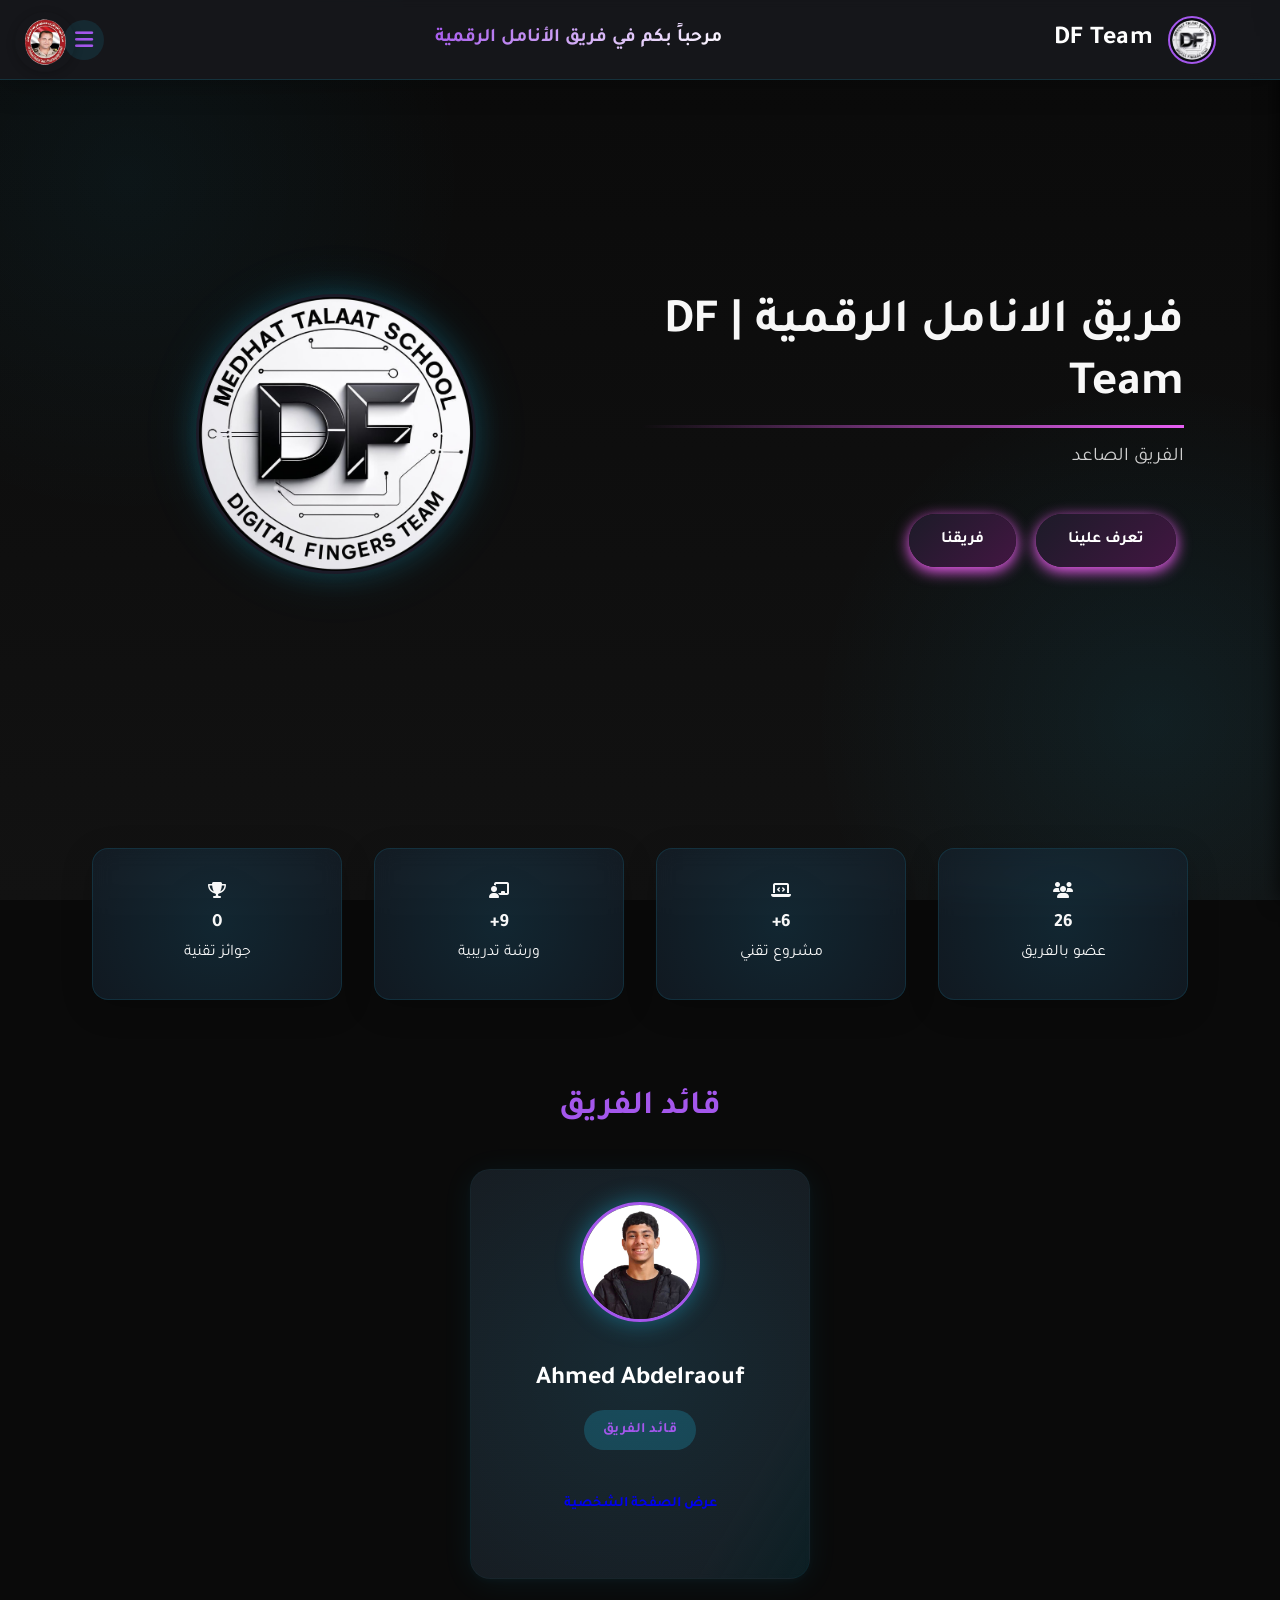
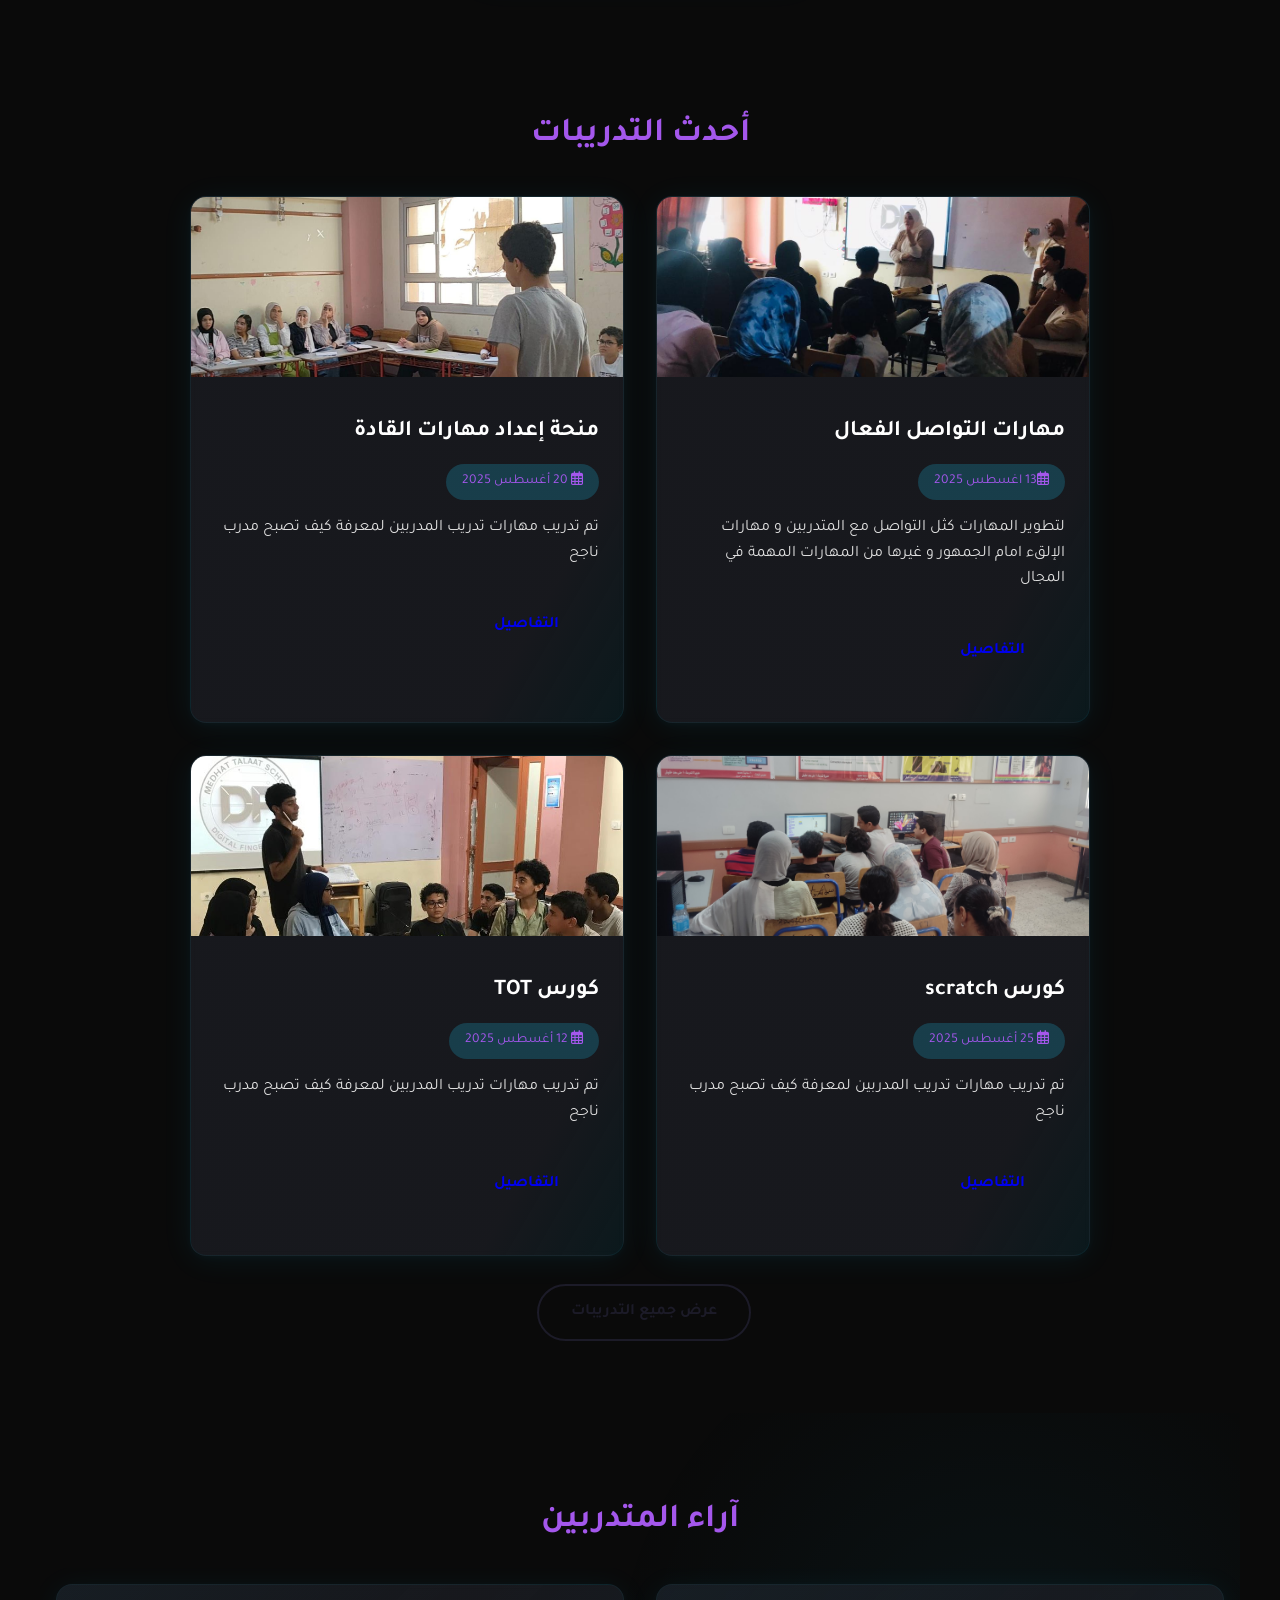
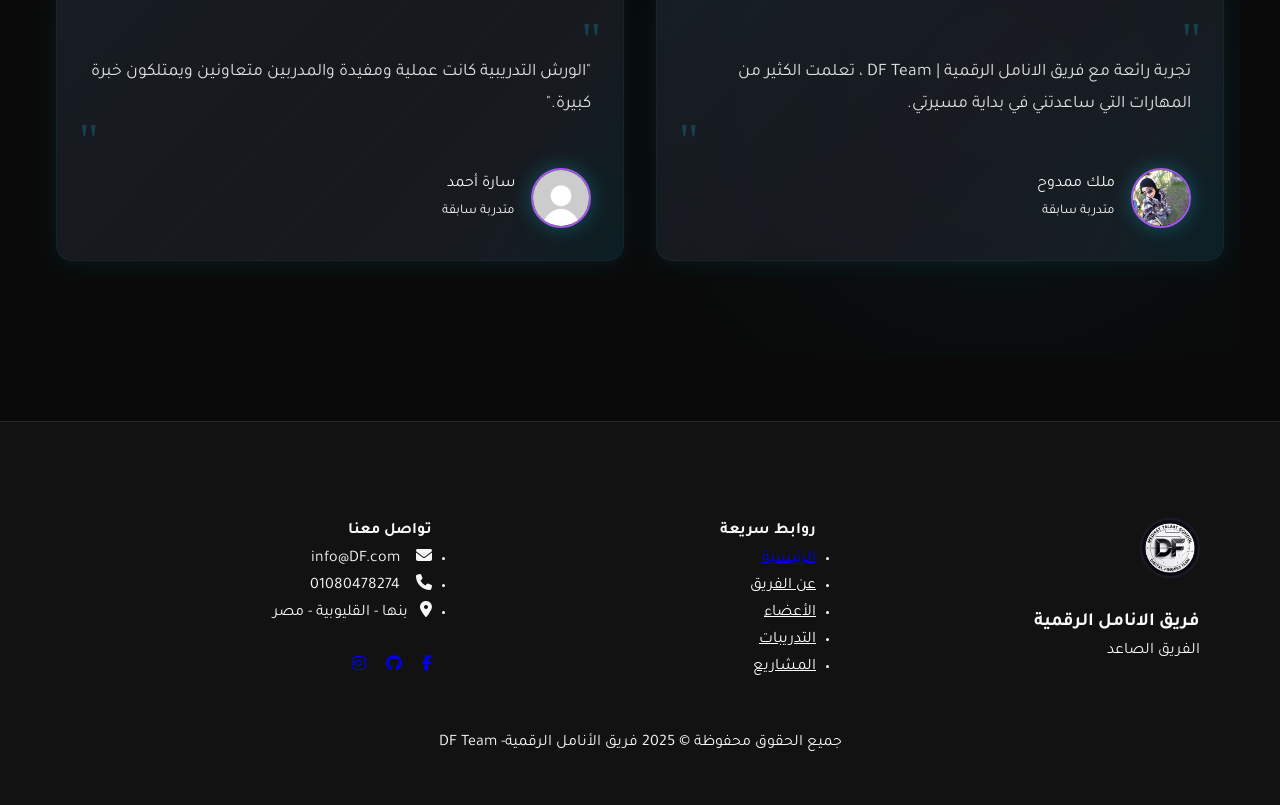
==== index.html @ c2e74100 "members photos" ====
<!DOCTYPE html>
<html lang="ar" dir="rtl">

<head>
  <meta charset="UTF-8">
  <meta name="viewport" content="width=device-width, initial-scale=1.0">
  <title>فريق الأنامل الرقمية | مدرسة الشهيد مدحت طلعت الرسمية للغات</title>
  <link rel="stylesheet" href="https://fonts.googleapis.com/css2?family=Tajawal:wght@400;700;900&display=swap">
  <link rel="stylesheet" href="https://cdnjs.cloudflare.com/ajax/libs/font-awesome/6.4.2/css/all.min.css">
  <link rel="stylesheet" href="static/css/style.css">
  <link rel="icon" type="image/x-icon" href="image/logo.png">

</head>

<body>
  <!-- Fixed header logo -->
  <div class="fixed-header-logo">
    <img src="image/logo school .png" alt="شعار المدرسة">
  </div>

  <!-- خلفية متحركة ناعمة -->
  <div class="background-animated"></div>

  <!-- القائمة الجانبية (مخفية على الجوال وتظهر بالزر) -->
  <aside class="side-nav" id="sideNav">
    <div class="side-nav-header">
      <img src="image/logo.png" alt="شعار" class="nav-logo">
      <span class="nav-close" id="closeNav"><i class="fas fa-times"></i></span>
    </div>
    <nav class="side-nav-links">
      <a href="index.html" class="active"><i class="fas fa-home"></i> الرئيسية</a>
      <a href="about.html"><i class="fas fa-users"></i> عن الفريق</a>
      <a href="history.html"><i class="fas fa-clock-rotate-left"></i> تاريخ الفريق</a>
      <a href="members.html"><i class="fas fa-address-book"></i> الأعضاء</a>
      <a href="trainings.html"><i class="fas fa-chalkboard-teacher"></i> التدريبات</a>
      <a href="news.html"><i class="fas fa-newspaper"></i> أخبار الفريق</a>
      <a href="projects.html"><i class="fas fa-rocket"></i> المشاريع</a>
      <a href="announcements.html"><i class="fas fa-bell"></i> الإعلانات</a>
      <a href="events.html"><i class="fas fa-calendar-check"></i> الفعاليات</a>
      <a href="resources.html"><i class="fas fa-book"></i> الموارد</a>
      <a href="faq.html"><i class="fas fa-question"></i> الأسئلة الشائعة</a>

    </nav>
    <div class="side-nav-footer">
      <div class="side-social">
        <a href="https://www.facebook.com/share/1ErivsfJZ6/" target="_blank"><i class="fab fa-facebook-f"></i></a>
        <a href="https://github.com/Digital-Fingers-Team" target="_blank"><i class="fab fa-github"></i></a>
        <a href="#" target="_blank"><i class="fab fa-instagram"></i></a>
      </div>
      <div class="side-nav-copyright">
        &copy; 2025 فريق الانامل الرقمية | DF Team
      </div>
    </div>
  </aside>
  <div class="overlay" id="navOverlay"></div>

  <!-- ترويسة -->
  <header class="main-header">
    <div class="header-left">
      <img src="image/logo.png" alt="شعار" class="logo">
      <span class="brand-name">DF Team</span>
    </div>
    <div class="header-center">
      <span class="welcome-message">مرحباً بكم في فريق الأنامل الرقمية</span>
    </div>
    <div class="header-right">
      <a href="#" class="header-link header-menu-btn" id="menuBtn"><i class="fas fa-bars"></i></a>
    </div>
  </header>

  <!-- الرئيسية/الهيرو -->
  <section class="hero-section container">
    <div class="hero-content">
      <h1 class="hero-title">فريق الانامل الرقمية | DF Team </h1>
      <div class="hero-underline"></div>
      <p class="hero-desc">الفريق الصاعد</p>
      <div class="hero-btns">
        <a href="about.html" class="btn btn-primary" style="color: white;">تعرف علينا</a>
        <a href="members.html" class="btn btn-primary" style="color: white;">فريقنا</a>
      </div>
    </div>
    <div class="hero-image">
      <img src="image/logo.png" alt="شعار الفريق" loading="lazy">
    </div>
  </section>

  <!-- إحصائيات -->
  <section class="stats-section container">
    <div class="stat-card">
      <i class="fas fa-users"></i>
      <h3>26</h3>
      <p>عضو بالفريق</p>
    </div>
    <div class="stat-card">
      <i class="fas fa-laptop-code"></i>
      <h3>6+</h3>
      <p>مشروع تقني</p>
    </div>
    <div class="stat-card">
      <i class="fas fa-chalkboard-teacher"></i>
      <h3>9+</h3>
      <p>ورشة تدريبية</p>
    </div>
    <div class="stat-card">
      <i class="fas fa-trophy"></i>
      <h3>0</h3>
      <p>جوائز تقنية</p>
    </div>
  </section>

  <!-- قائد الفريق -->
  <section class="leader-section container">
    <h2 class="section-title">قائد الفريق</h2>
    <div class="leader-card glass" tabindex="0">
      <img src="image/ahmed.jpg" alt="قائد الفريق" class="leader-img">
      <div class="leader-info">
        <h3>Ahmed Abdelraouf</h3>
        <span class="leader-role">قائد الفريق</span>
      </div>
      <a href="member-details.html?id=0" class="btn btn-sm">عرض الصفحة الشخصية</a>
    </div>
  </section>

  <!-- أحدث التدريبات -->
  <section class="trainings-section container">
    <h2 class="section-title">أحدث التدريبات</h2>
    <div class="trainings-grid">
      <div class="training-card glass">
        <img src="image/WhatsApp Image 2025-08-17 at 01.42.55_b5f8e373.jpg" alt="تدريب" class="training-img">
        <div class="training-info">
          <h3>مهارات التواصل الفعال</h3>
          <span class="training-date"><i class="far fa-calendar-alt"></i>13 اغسطس 2025 </span>
          <p>لتطوير المهارات كثل التواصل مع المتدربين و مهارات الإلقء امام الجمهور و غيرها من المهارات المهمة في المجال
          </p>
          <a href="trainings.html" class="btn btn-xs">التفاصيل</a>
        </div>
      </div>
      <div class="training-card glass">
        <img src="image/IMG-20250820-WA0210.jpg" alt="تدريب" class="training-img">
        <div class="training-info">
          <h3>منحة إعداد مهارات القادة</h3>
          <span class="training-date"><i class="far fa-calendar-alt"></i> 20 أغسطس 2025</span>
          <p> تم تدريب مهارات تدريب المدربين لمعرفة كيف تصبح مدرب ناجح</p>
          <a href="trainings.html" class="btn btn-xs">التفاصيل</a>
        </div>
      </div>

      <div class="training-card glass">
        <img src="image/IMG-20250820-WA0213.jpg" alt="تدريب" class="training-img">
        <div class="training-info">
          <h3>كورس scratch</h3>
          <span class="training-date"><i class="far fa-calendar-alt"></i> 25 أغسطس 2025</span>
          <p> تم تدريب مهارات تدريب المدربين لمعرفة كيف تصبح مدرب ناجح</p>
          <a href="trainings.html" class="btn btn-xs">التفاصيل</a>
        </div>
      </div>

      <div class="training-card glass">
        <img src="image/TOT.jpg " alt="تدريب" class="training-img">
        <div class="training-info">
          <h3>كورس TOT</h3>
          <span class="training-date"><i class="far fa-calendar-alt"></i> 12 أغسطس 2025</span>
          <p> تم تدريب مهارات تدريب المدربين لمعرفة كيف تصبح مدرب ناجح</p>
          <a href="trainings.html" class="btn btn-xs">التفاصيل</a>
        </div>
      </div>
    </div>

    <div class="view-all-center">
      <a href="trainings.html" class="btn btn-outline">عرض جميع التدريبات</a>
    </div>
  </section>

  <!-- آراء المتدربين -->
  <section class="testimonials-section container" style="width: 100%;">
    <h2 class="section-title">آراء المتدربين</h2>
    <div class="testimonials-grid">
      <div class="testimonial-card glass">
        <div class="testimonial-content" style="padding-top: 40px;">تجربة رائعة مع فريق الانامل الرقمية | DF Team ،
          تعلمت الكثير من المهارات التي ساعدتني في بداية مسيرتي.</div>
        <div class="testimonial-author">
          <img src="image/loka.png" alt="متدرب">
          <span>ملك ممدوح<br><small>متدربة سابقة</small></span>
        </div>
      </div>
      <div class="testimonial-card glass">
        <div class="testimonial-content" style="padding-top: 40px;">"الورش التدريبية كانت عملية ومفيدة والمدربين
          متعاونين ويمتلكون خبرة كبيرة."</div>
        <div class="testimonial-author">
          <img src="image/profile.jpg" alt="متدربة">
          <span>سارة أحمد<br><small>متدربة سابقة</small></span>
        </div>
      </div>
    </div>
  </section>

  <!-- تذييل -->
  <footer class="main-footer">
    <div class="footer-content container">
      <div class="footer-col">
        <img src="image/logo.png" alt="شعار" class="footer-logo">
        <h3> فريق الانامل الرقمية </h3>
        <p>الفريق الصاعد</p>
      </div>
      <div class="footer-col">
        <h4>روابط سريعة</h4>
        <ul>
          <li><a href="index.html">الرئيسية</a></li>
          <li><a href="about.html" style="color: white;">عن الفريق</a></li>
          <li><a href="members.html" style="color: white;">الأعضاء</a></li>
          <li><a href="trainings.html" style="color: white;">التدريبات</a></li>
          <li><a href="projects.html" style="color: white;">المشاريع</a></li>
        </ul>
      </div>
      <div class="footer-col">
        <h4>تواصل معنا</h4>
        <ul>
          <li><i class="fas fa-envelope">&nbsp; &nbsp;</i> info@DF.com</li>
          <li><i class="fas fa-phone">&nbsp; &nbsp;</i> 01080478274</li>
          <li><i class="fas fa-map-marker-alt">&nbsp; &nbsp;</i>بنها - القليوبية - مصر</li>
        </ul>
        <br>
        <div class="footer-social">
          <a href="https://www.facebook.com/share/1ErivsfJZ6/" target="_blank"><i class="fab fa-facebook-f"></i></a>
          &nbsp; &nbsp;
          <a href="https://github.com/Digital-Fingers-Team" target="_blank"><i class="fab fa-github"></i></a>
          &nbsp; &nbsp;
          <a href="#" target="_blank"><i class="fab fa-instagram"></i></a>
        </div>
      </div>
    </div>
    <div class="footer-bottom">
      جميع الحقوق محفوظة © 2025 فريق الأنامل الرقمية- DF Team
    </div>
  </footer>

  <!-- السكريبتات -->
  <script src="static/js/scripts.js"></script>

</body>

</html>
---- static/css/style.css ----
/* ===== VARIABLES ===== */
:root {
   --primary: #a457ec;       /* Vibrant purple */
  --primary-dark: #ffffff;  /* Dark purple */
  --dark-1: #0a0a0a;        /* Near black */
  --dark-2: #121212;        /* Dark gray */
  --light-1: #ffffff;       /* White */
  --light-2: #f8f8f8;       /* Off-white */
  --gray-1: #e0e0e0;        /* Light gray */
  --gray-2: #a0a0a0;        /* Medium gray */
  --glass: rgba(30, 30, 40, 0.7);        /* Dark glass effect */
  --glass-light: rgba(255, 255, 255, 0.1); /* Light glass effect */
  --text-primary: #f0f0f0;  /* Light text */
  --text-secondary: #d8bfd8;/* Light purple for secondary text */
  --border-color: #4B0082;  /* Purple border */
  --border-dark: #3A2152;   /* Dark border */
  --bg-primary: #0f0f18;    /* Dark background */
  --bg-secondary: #1a1a24;  /* Slightly lighter dark background */
  --primary-color: #1c1b28; /* Dark purple-ish */
  --secondary-color: #421642; /* Light purple */
  --text-light: #f7f7f7;    /* Light text */
  --text-dark: #0a0a0a;     /* Dark text */
  --gray-light: #d0d0d0;    /* Light gray */
  --dark-bg: #0a0a12;       /* Very dark background */
}

/* ===== BASE STYLES ===== */
* {
  margin: 0;
  padding: 0;
  box-sizing: border-box;
  scroll-behavior: smooth;
}

body {
  font-family: 'Tajawal', -apple-system, BlinkMacSystemFont, sans-serif;
  background-color: var(--dark-1);
  color: var(--light-2);
  direction: rtl;
  min-height: 100vh;
  line-height: 1.7;
  overflow-x: hidden;
}

/* ===== ANIMATIONS ===== */
@keyframes bg-move {
  0% {
    background-position: 10% 20%, 90% 80%;
  }

  100% {
    background-position: 15% 25%, 85% 75%;
  }
}

@keyframes float-particle {
  to {
    transform: translateY(-100vh);
  }
}

@keyframes logo-float {

  0%,
  100% {
    transform: translateY(0) rotate(0deg);
  }

  50% {
    transform: translateY(-15px) rotate(2deg);
  }
}

@keyframes logo-glow {

  0%,
  100% {
    box-shadow: 0 0 50px rgba(218, 31, 255, 0.658);
    filter: brightness(1);
  }

  50% {
        box-shadow: 0 0 50px rgb(227 31 255 / 30%);
    filter: brightness(1.1);
  }
}

@keyframes logo-pulse {

  0%,
  100% {
    transform: scale(1);
  }

  50% {
    transform: scale(1.05);
  }
}

@keyframes text-pulse {

  0%,
  100% {
    transform: scale(1);
  }

  50% {
    transform: scale(1.05);
  }
}

@keyframes underline-grow {
  from {
    width: 0;
  }

  to {
    width: 100%;
  }
}

@keyframes pulse {
  0% {
    transform: scale(0.95);
    opacity: 0.7;
  }

  70% {
    transform: scale(1.1);
    opacity: 0.3;
  }

  100% {
    transform: scale(0.95);
    opacity: 0.7;
  }
}

@keyframes rotate-light {
  0% {
    transform: rotate(0deg);
  }

  100% {
    transform: rotate(360deg);
  }
}

@keyframes numberPulse {

  0%,
  100% {
    transform: scale(1);
  }

  50% {
    transform: scale(1.1);
  }
}

@keyframes statEntrance {
  from {
    opacity: 0;
    transform: translateY(50px);
  }

  to {
    opacity: 1;
    transform: translateY(0);
  }
}

@keyframes cardEntrance {
  from {
    opacity: 0;
    transform: translateY(50px) rotateX(30deg);
  }

  to {
    opacity: 1;
    transform: translateY(0) rotateX(0);
  }
}

@keyframes testimonialEntrance {
  from {
    opacity: 0;
    transform: translateX(50px);
  }

  to {
    opacity: 1;
    transform: translateX(0);
  }
}

@keyframes floatCard {

  0%,
  100% {
    transform: translateY(0);
  }

  50% {
    transform: translateY(-15px);
  }
}

@keyframes glowPulse {

  0%,
  100% {
    box-shadow: 0 5px 15px rgba(31, 208, 255, 0.3);
  }

  50% {
    box-shadow: 0 10px 30px rgba(31, 208, 255, 0.6);
  }
}

@keyframes slideIn {
  from {
    opacity: 0;
    transform: translateY(50px);
  }

  to {
    opacity: 1;
    transform: translateY(0);
  }
}

@keyframes text-rotation {
  to {
    rotate: 360deg;
  }
}

/* ===== BACKGROUND & PARTICLES ===== */
.background-animated {
  position: fixed;
  top: 0;
  left: 0;
  width: 100%;
  height: 100%;
  z-index: -2;
  background: radial-gradient(circle at 10% 20%, rgba(31, 208, 255, 0.05) 0%, transparent 25%),
    radial-gradient(circle at 90% 80%, rgba(31, 208, 255, 0.08) 0%, transparent 25%),
    linear-gradient(to bottom, var(--dark-1), var(--dark-2));
  animation: bg-move 20s infinite alternate;
}

.particles {
  position: fixed;
  top: 0;
  left: 0;
  width: 100%;
  height: 100%;
  z-index: -1;
  overflow: hidden;
}

.particle {
  position: absolute;
  background: rgba(31, 208, 255, 0.3);
  border-radius: 50%;
  animation: float-particle linear infinite;
}

/* ===== LAYOUT ===== */
.container {
  width: 90%;
  max-width: 1200px;
  margin: 0 auto;
  padding: 2rem 0;
  position: relative;
  z-index: 2;
}

/* ===== HEADER ===== */
.main-header {
  background: rgba(20, 22, 30, 0.98);
  backdrop-filter: blur(12px);
  -webkit-backdrop-filter: blur(12px);
  padding: 0 5%;
  height: 80px;
  display: flex;
  align-items: center;
  justify-content: space-between;
  position: sticky;
  top: 0;
  z-index: 1000;
  border-bottom: 1px solid rgba(31, 208, 255, 0.15);
  box-shadow: 0 4px 30px rgba(0, 0, 0, 0.25);
  transition: all 0.3s ease-out;
}

.main-header.scrolled {
  height: 65px;
  box-shadow: 0 2px 20px rgba(0, 0, 0, 0.3);
}

.header-left {
  display: flex;
  align-items: center;
  gap: 15px;
}

.logo {
  width: 48px;
  height: 48px;
  border-radius: 50%;
  border: 2px solid var(--primary);
  padding: 2px;
  background: var(--dark-bg);
  transition: all 0.3s ease;
  animation: logo-pulse 6s infinite ease-in-out;
}

.logo:hover {
  animation: logo-pulse 3s infinite ease-in-out;
  box-shadow: 0 0 20px rgba(31, 208, 255, 0.4);
}

.brand-name {
  color: var(--light-1);
  font-weight: 700;
  font-size: 1.6rem;
  letter-spacing: 0.5px;
  position: relative;
}

.brand-name span {
  color: var(--primary);
  position: relative;
}

.brand-name span::after {
  content: '';
  position: absolute;
  bottom: -3px;
  right: 0;
  width: 100%;
  height: 2px;
  background: var(--primary);
  transform: scaleX(0);
  transform-origin: right;
  transition: transform 0.3s ease;
}

.brand-name:hover span::after {
  transform: scaleX(1);
  transform-origin: left;
}

.header-center {
  flex: 1;
  display: flex;
  justify-content: center;
  align-items: center;
}

.welcome-message {
  color: var(--primary);
  font-size: 1.2rem;
  font-weight: 600;
  text-align: center;
  background: linear-gradient(135deg, var(--primary), var(--primary-dark));
  -webkit-background-clip: text;
  -webkit-text-fill-color: transparent;
  background-clip: text;
}

.header-right {
  display: flex;
  align-items: center;
  gap: 20px;
}

.header-link {
  color: var(--text-primary);
  text-decoration: none;
  font-weight: 600;
  font-size: 1.1rem;
  padding: 8px 15px;
  border-radius: 6px;
  transition: all 0.3s ease;
  position: relative;
}

.header-link::before {
  content: '';
  position: absolute;
  bottom: 0;
  right: 0;
  width: 0;
  height: 2px;
  background: var(--primary);
  transition: width 0.3s ease;
}

.header-link:hover {
  color: var(--light-1);
}

.header-link:hover::before {
  width: 100%;
  left: 0;
}

.header-link.active {
  color: var(--primary);
  font-weight: 700;
}

.header-link.active::before {
  width: 100%;
  left: 0;
}

.toggle-theme-btn {
  background: rgba(31, 208, 255, 0.1);
  border: none;
  color: var(--primary);
  width: 40px;
  height: 40px;
  border-radius: 50%;
  display: flex;
  align-items: center;
  justify-content: center;
  cursor: pointer;
  transition: all 0.3s ease;
}

.toggle-theme-btn:hover {
  background: rgba(31, 208, 255, 0.2);
  color: var(--light-1);
  transform: rotate(30deg);
}

.header-menu-btn {
  display: flex;
  align-items: center;
  justify-content: center;
  background: rgba(31, 208, 255, 0.1);
  border: none;
  color: var(--primary);
  width: 40px;
  height: 40px;
  border-radius: 50%;
  font-size: 1.3rem;
  cursor: pointer;
  transition: all 0.3s ease;
}

.header-menu-btn:hover {
  background: rgba(31, 208, 255, 0.2);
  color: var(--light-1);
}

/* ===== SIDE NAVIGATION ===== */
.side-nav {
  position: fixed;
  top: 0;
  right: -300px;
  width: 300px;
  max-width: 85vw;
  height: 100vh;
  background: #17181cdd;
  box-shadow: -2px 0 18px rgba(0, 0, 0, 0.67);
  z-index: 200;
  display: flex;
  flex-direction: column;
  transition: right 0.28s cubic-bezier(0.8, 0, 0.2, 1);
  overflow-y: auto;
}

.side-nav.open {
  right: 0;
}

.side-nav-header {
  display: flex;
  align-items: center;
  justify-content: space-between;
  padding: 18px 18px 6px 10px;
  border-bottom: 1px solid #27293c;
}

.nav-logo {
  width: 48px;
  border-radius: 50%;
}

.nav-close {
  font-size: 2rem;
  color: var(--primary);
  cursor: pointer;
}

.side-nav-links {
  display: flex;
  flex-direction: column;
  gap: 10px;
  padding: 16px 10px 0 10px;
}

.side-nav-links a {
  color: #f3f6fa;
  text-decoration: none;
  font-size: 1.13rem;
  padding: 8px 14px;
  border-radius: 7px;
  font-weight: 600;
  display: flex;
  align-items: center;
  gap: 9px;
  transition: background 0.16s;
}

.side-nav-links a.active,
.side-nav-links a:hover {
  background: rgba(31, 208, 255, 0.133);
  color: var(--primary);
}

.side-nav-footer {
  margin-top: auto;
  padding: 12px 10px 10px 10px;
  border-top: 1px solid #23243a;
  display: flex;
  flex-direction: column;
  align-items: center;
}

.side-social a {
  color: var(--primary);
  font-size: 1.3rem;
  margin: 0 4px;
  transition: color 0.16s;
}

.side-social a:hover {
  color: var(--light-1);
}

.side-nav-copyright {
  color: rgba(255, 255, 255, 0.533);
  font-size: 0.92em;
  margin-top: 8px;
}

.overlay {
  display: none;
  position: fixed;
  inset: 0;
  background: rgba(0, 0, 0, 0.5);
  z-index: 160;
  transition: opacity 0.3s ease;
  cursor: pointer;
}

.overlay.open {
  display: block;
  opacity: 1;
}

/* ===== HERO SECTION ===== */
.hero-section {
  display: flex;
  align-items: center;
  justify-content: space-between;
  min-height: 80vh;
  padding: 2rem 0;
}

.hero-content {
  flex: 1;
  padding: 2rem;
}

.hero-title {
  color: var(--text-light);
  font-size: 3rem;
  margin-bottom: 1.5rem;
  position: relative;
  line-height: 1.3;
}

.hero-title span {
  color: var(--primary-color);
  display: inline-block;
  animation: text-pulse 3s infinite;
}

.hero-title::after {
  content: '';
  position: absolute;
  bottom: -10px;
  right: 0;
  width: 100%;
  height: 3px;
  background: linear-gradient(to left,#e860f5, transparent);
  animation: underline-grow 1.5s ease-out forwards;
}

.hero-desc {
  color: var(--gray-light);
  font-size: 1.2rem;
  margin-bottom: 2rem;
  max-width: 600px;
}

.hero-image {
  flex: 1;
  text-align: center;
  position: relative;
}

.hero-image img {
  width: 280px;
  height: 280px;
  border-radius: 50%;
  border: 3px solid var(--primary-color);
  object-fit: cover;
  animation: logo-float 6s ease-in-out infinite, logo-glow 4s ease-in-out infinite;
  transition: all 0.5s;
  background: var(--dark-bg);
  box-shadow: 0 0 30px rgba(31, 208, 255, 0.2), 0 0 60px rgba(31, 208, 255, 0.1);
}

.hero-image::before {
  content: '';
  position: absolute;
  width: 300px;
  height: 300px;
  border-radius: 50%;
  background: radial-gradient(circle, rgba(31, 208, 255, 0.1) 0%, transparent 70%);
  animation: pulse 4s infinite;
  z-index: -1;
}

/* ===== BUTTONS ===== */
.btn {
  display: inline-block;
  padding: 0.8rem 2rem;
  border-radius: 2rem;
  font-weight: 700;
  text-decoration: none;
  transition: all 0.3s ease;
  margin: 0.5rem;
  text-align: center;
  position: relative;
  overflow: hidden;
  z-index: 1;
}

.btn-primary {
  background: linear-gradient(135deg, var(--primary-color), var(--secondary-color));
  color: var(--text-dark);
  box-shadow: 0 4px 15px rgb(252, 97, 255);
}

.btn-outline {
  border: 2px solid var(--primary-color);
  color: var(--primary-color);
  background: transparent;
}

.btn:hover {
  transform: translateY(-3px);
  box-shadow: 0 10px 25px rgba(31, 208, 255, 0.4);
}

.btn-primary:hover {
    box-shadow: 0 4px 15px rgb(255, 244, 255);
}

.btn-outline:hover {
  background: rgba(31, 208, 255, 0.1);
  color: var(--text-light);
}

.btn-block {
  display: block;
  width: 100%;
  padding: 12px;
  font-size: 1rem;
}

/* ===== STATS SECTION ===== */
.stats-section {
  display: flex;
  justify-content: center;
  gap: 2rem;
  flex-wrap: wrap;
  padding: 3rem 0;
  position: relative;
}

.stat-card {
  flex: 1;
  min-width: 200px;
  max-width: 250px;
  background: rgba(20, 25, 35, 0.7);
  backdrop-filter: blur(10px);
  border-radius: 16px;
  padding: 2rem 1.5rem;
  text-align: center;
  border: 1px solid rgba(31, 208, 255, 0.15);
  box-shadow: 0 8px 32px rgba(0, 0, 0, 0.2);
  transition: all 0.5s cubic-bezier(0.25, 0.8, 0.25, 1);
  position: relative;
  overflow: hidden;
}

.stat-card::before {
  content: '';
  position: absolute;
  top: -50%;
  left: -50%;
  width: 200%;
  height: 200%;
  background: radial-gradient(circle, rgba(31, 208, 255, 0.1) 0%, transparent 70%);
  animation: rotate-light 15s linear infinite;
  z-index: -1;
}

.stat-number {
  font-size: 3.5rem;
  font-weight: 800;
  color: var(--primary);
  margin-bottom: 0.5rem;
  position: relative;
  display: inline-block;
}

.stat-number::after {
  content: '+';
  position: absolute;
  top: 0;
  left: -15px;
  color: var(--primary);
  opacity: 0;
  transform: translateY(-10px);
  transition: all 0.3s ease;
}

.stat-card:hover .stat-number::after {
  opacity: 1;
  transform: translateY(0);
}

.stat-title {
  font-size: 1.2rem;
  color: var(--light-1);
  margin-bottom: 0.8rem;
}

.stat-subtitle {
  font-size: 0.9rem;
  color: var(--gray-1);
  display: flex;
  align-items: center;
  justify-content: center;
  gap: 0.5rem;
}

.stat-icon {
  font-size: 1.2rem;
  color: var(--primary);
}

.stat-card:hover {
  transform: translateY(-10px) scale(1.03);
  box-shadow: 0 15px 45px rgba(31, 208, 255, 0.25);
  border-color: rgba(31, 208, 255, 0.3);
}

.stat-card:hover .stat-number {
  animation: numberPulse 1s ease-in-out;
}

.stat-card {
  animation: statEntrance 0.8s ease-out forwards;
  animation-delay: calc(var(--order) * 0.1s);
  opacity: 0;
}

/* ===== LEADER CARD ===== */
.leader-card {
  max-width: 340px;
  margin: 2rem auto;
  padding: 2rem;
  border-radius: 20px;
  background: var(--glass);
  backdrop-filter: blur(10px);
  border: 1px solid rgba(31, 208, 255, 0.2);
  box-shadow: 0 10px 30px rgba(0, 0, 0, 0.2);
  text-align: center;
  position: relative;
  overflow: hidden;
  transition: all 0.5s cubic-bezier(0.25, 0.8, 0.25, 1);
  z-index: 1;
}

.leader-card::before {
  content: '';
  position: absolute;
  top: -50%;
  left: -50%;
  width: 200%;
  height: 200%;
  background: radial-gradient(circle, rgba(31, 208, 255, 0.1) 0%, transparent 70%);
  animation: rotate-light 15s linear infinite;
  z-index: -1;
}

.leader-img {
  width: 120px;
  height: 120px;
  border-radius: 50%;
  object-fit: cover;
  border: 3px solid var(--primary);
  box-shadow: 0 0 25px rgba(31, 208, 255, 0.4);
  margin: 0 auto 1.5rem;
  transition: all 0.4s ease;
  position: relative;
  z-index: 2;
}

.leader-img:hover {
  transform: translateY(-5px) scale(1.05);
  box-shadow: 0 0 35px rgba(31, 208, 255, 0.6);
}

.leader-info {
  margin-bottom: 1.5rem;
  position: relative;
  z-index: 2;
}

.leader-info h3 {
  color: var(--light-1);
  font-size: 1.6rem;
  margin-bottom: 0.5rem;
  transition: all 0.3s ease;
}

.leader-role {
  display: inline-block;
  background: rgba(31, 208, 255, 0.2);
  color: var(--primary);
  padding: 0.5rem 1.2rem;
  border-radius: 20px;
  font-size: 0.9rem;
  font-weight: 600;
  letter-spacing: 0.5px;
  transition: all 0.3s ease;
}

.leader-card:hover {
  transform: translateY(-8px);
  box-shadow: 0 15px 40px rgba(31, 208, 255, 0.25);
  border-color: rgba(31, 208, 255, 0.4);
}

.leader-card:hover .leader-info h3 {
  color: var(--primary);
  text-shadow: 0 0 10px rgba(31, 208, 255, 0.3);
}

.leader-card:hover .leader-role {
  background: rgba(31, 208, 255, 0.3);
  transform: scale(1.05);
}

.leader-card .btn {
  padding: 0.6rem 1.5rem;
  font-size: 0.9rem;
  position: relative;
  z-index: 2;
  transition: all 0.3s ease;
}

.leader-card:hover .btn {
  background: var(--primary);
  color: var(--dark-1);
  box-shadow: 0 0 20px rgba(31, 208, 255, 0.5);
}

/* ===== SERVICES SECTION ===== */
.services-section {
  margin-top: 45px;
}

.services-grid {
  display: flex;
  gap: 30px;
  flex-wrap: wrap;
  justify-content: center;
}

.service-card {
  flex: 1 1 210px;
  min-width: 190px;
  padding: 22px 15px;
  border-radius: 18px;
  text-align: center;
  margin: 10px;
}

.service-icon {
  font-size: 2.3rem;
  color: var(--primary);
  margin-bottom: 14px;
}

/* ===== TRAININGS SECTION ===== */
.trainings-section {
  padding: 4rem 0;
  position: relative;
}

.trainings-grid {
  display: grid;
  grid-template-columns: repeat(auto-fill, minmax(300px, 1fr));
  gap: 2rem;
  margin-top: 2rem;
  max-width: 900px;
  margin-left: auto;
  margin-right: auto;
}

.training-card {
  background: var(--glass);
  backdrop-filter: blur(10px);
  border-radius: 16px;
  overflow: hidden;
  border: 1px solid rgba(31, 208, 255, 0.1);
  box-shadow: 0 8px 32px rgba(0, 0, 0, 0.2);
  transition: all 0.5s cubic-bezier(0.25, 0.8, 0.25, 1);
  transform-style: preserve-3d;
  position: relative;
  z-index: 1;
}

.training-card::before {
  content: '';
  position: absolute;
  top: 0;
  left: 0;
  width: 100%;
  height: 100%;
  background: linear-gradient(135deg, rgba(31, 208, 255, 0.05) 0%, transparent 50%, rgba(31, 208, 255, 0.05) 100%);
  z-index: -1;
  opacity: 0;
  transition: opacity 0.4s ease;
}

.training-img {
  width: 100%;
  height: 180px;
  object-fit: cover;
  transition: all 0.5s ease;
  position: relative;
}

.training-img::after {
  content: '';
  position: absolute;
  top: 0;
  left: 0;
  width: 100%;
  height: 100%;
  background: linear-gradient(to top, rgba(10, 12, 18, 0.7), transparent);
  opacity: 0;
  transition: opacity 0.4s ease;
}

.training-info {
  padding: 1.5rem;
  position: relative;
}

.training-date {
  display: inline-block;
  background: rgba(31, 208, 255, 0.2);
  color: var(--primary);
  padding: 0.4rem 1rem;
  border-radius: 20px;
  font-size: 0.85rem;
  margin-bottom: 1rem;
  transition: all 0.3s ease;
}

.training-card h3 {
  color: var(--light-1);
  font-size: 1.4rem;
  margin-bottom: 0.8rem;
  transition: all 0.3s ease;
}

.training-card p {
  color: var(--gray-1);
  margin-bottom: 1.5rem;
  line-height: 1.6;
}

.training-link {
  display: inline-flex;
  align-items: center;
  color: var(--primary);
  text-decoration: none;
  font-weight: 600;
  transition: all 0.3s ease;
}

.training-link i {
  margin-right: 0.5rem;
  transition: transform 0.3s ease;
}

.training-card:hover {
  transform: translateY(-10px) rotateX(5deg);
  box-shadow: 0 15px 45px rgba(31, 208, 255, 0.25);
  border-color: rgba(31, 208, 255, 0.3);
}

.training-card:hover::before {
  opacity: 1;
}

.training-card:hover .training-img {
  transform: scale(1.05);
}

.training-card:hover .training-img::after {
  opacity: 1;
}

.training-card:hover .training-date {
  background: rgba(31, 208, 255, 0.3);
  transform: translateY(-3px);
}

.training-card:hover h3 {
  color: var(--primary);
}

.training-card:hover .training-link {
  color: var(--light-1);
}

.training-card:hover .training-link i {
  transform: translateX(5px);
}

.training-card {
  animation: cardEntrance 0.8s ease-out forwards;
  animation-delay: calc(var(--order) * 0.1s);
  opacity: 0;
}

/* ===== TESTIMONIALS SECTION ===== */
.testimonials-section {
  padding: 5rem 0;
  position: relative;
  overflow: hidden;
}

.testimonials-section::before {
  content: '';
  position: absolute;
  top: 0;
  right: 0;
  width: 100%;
  height: 100%;
  background: radial-gradient(circle at 80% 50%, rgba(31, 208, 255, 0.05) 0%, transparent 40%);
  z-index: -1;
}

.testimonials-container {
  max-width: 1200px;
  margin: 0 auto;
  padding: 0 2rem;
}

.testimonials-title {
  text-align: center;
  font-size: 2.5rem;
  margin-bottom: 3rem;
  color: var(--light-1);
  position: relative;
  display: inline-block;
  left: 50%;
  transform: translateX(-50%);
}

.testimonials-title::after {
  content: '';
  position: absolute;
  bottom: -10px;
  right: 0;
  width: 70%;
  height: 3px;
  background: linear-gradient(to left, var(--primary), transparent);
  border-radius: 3px;
}

.testimonials-grid {
  display: flex;
  gap: 2rem;
  padding: 1rem;
  overflow-x: auto;
  scroll-snap-type: x mandatory;
  scrollbar-width: none;
}

.testimonials-grid::-webkit-scrollbar {
  display: none;
}

.testimonial-card {
  min-width: 320px;
  scroll-snap-align: start;
  background: var(--glass);
  backdrop-filter: blur(10px);
  border-radius: 16px;
  padding: 2rem;
  border: 1px solid rgba(31, 208, 255, 0.15);
  box-shadow: 0 10px 30px rgba(0, 0, 0, 0.2);
  transition: all 0.4s ease;
  position: relative;
  overflow: hidden;
}

.testimonial-card::before {
  content: '';
  position: absolute;
  top: 0;
  left: 0;
  width: 100%;
  height: 100%;
  background: linear-gradient(135deg, rgba(31, 208, 255, 0.03) 0%, transparent 50%, rgba(31, 208, 255, 0.03) 100%);
  z-index: -1;
}

.testimonial-content {
  font-size: 1.1rem;
  line-height: 1.8;
  color: var(--gray-1);
  margin-bottom: 1.5rem;
  position: relative;
  padding-bottom: 1.5rem;
}

.testimonial-content::before,
.testimonial-content::after {
  content: '"';
  font-size: 3rem;
  color: rgba(31, 208, 255, 0.2);
  position: absolute;
  font-family: serif;
}

.testimonial-content::before {
  top: -20px;
  right: -10px;
}

.testimonial-content::after {
  bottom: -40px;
  left: -10px;
}

.testimonial-author {
  display: flex;
  align-items: center;
  gap: 1rem;
}

.testimonial-author img {
  width: 60px;
  height: 60px;
  border-radius: 50%;
  object-fit: cover;
  border: 2px solid var(--primary);
  box-shadow: 0 0 20px rgba(31, 208, 255, 0.3);
  transition: all 0.3s ease;
}

.author-info {
  display: flex;
  flex-direction: column;
}

.author-name {
  font-size: 1.2rem;
  color: var(--light-1);
  margin-bottom: 0.3rem;
}

.author-role {
  font-size: 0.9rem;
  color: var(--primary);
}

.testimonial-rating {
  display: flex;
  gap: 0.3rem;
  margin: 1rem 0;
}

.testimonial-rating i {
  color: #FFD700;
  font-size: 1.1rem;
  opacity: 0.7;
  transition: all 0.3s ease;
}

.testimonial-card:hover {
  transform: translateY(-8px);
  box-shadow: 0 15px 40px rgba(31, 208, 255, 0.25);
  border-color: rgba(31, 208, 255, 0.3);
}

.testimonial-card:hover .testimonial-content {
  color: var(--light-2);
}

.testimonial-card:hover .testimonial-author img {
  transform: scale(1.1);
  box-shadow: 0 0 30px rgba(31, 208, 255, 0.5);
}

.testimonial-card:hover .testimonial-rating i {
  opacity: 1;
  transform: scale(1.2);
}

.testimonial-card {
  animation: testimonialEntrance 0.8s ease-out forwards;
  animation-delay: calc(var(--order) * 0.15s);
  opacity: 0;
}

/* ===== TEAM MEMBERS ===== */
.team-members {
  display: grid;
  grid-template-columns: repeat(auto-fill, minmax(280px, 1fr));
  gap: 30px;
  padding: 20px;
}

.member-card {
  background: rgba(25, 30, 40, 0.8);
  backdrop-filter: blur(10px);
  border-radius: 15px;
  overflow: hidden;
  border: 1px solid rgba(31, 208, 255, 0.2);
  box-shadow: 0 8px 25px rgba(0, 0, 0, 0.2);
  transition: all 0.5s ease;
  animation: slideIn 0.8s forwards;
  animation-delay: calc(var(--order) * 0.1s);
  opacity: 0;
  position: relative;
}

.member-card::after {
  content: '';
  position: absolute;
  top: 0;
  left: 0;
  width: 100%;
  height: 100%;
  background: radial-gradient(circle at var(--mouse-x) var(--mouse-y), rgba(31, 208, 255, 0.1) 0%, transparent 70%);
  opacity: 0;
  transition: opacity 0.4s;
  z-index: 0;
}

.member-card:hover::after {
  opacity: 1;
}

.member-image {
  width: 100%;
  height: 250px;
  object-fit: cover;
  clip-path: polygon(0 0, 100% 0, 100% 90%, 0 100%);
  transition: all 0.5s ease;
}

.member-card:hover .member-image {
  clip-path: polygon(0 0, 100% 0, 100% 100%, 0 100%);
  transform: scale(1.05);
}

.member-info {
  padding: 20px;
  position: relative;
  z-index: 1;
}

.member-name {
  font-size: 1.4rem;
  color: var(--light-1);
  margin-bottom: 5px;
  transition: all 0.3s;
}

.member-card:hover .member-name {
  color: var(--primary);
  transform: translateY(-3px);
}

.member-role {
  display: inline-block;
  background: rgba(31, 208, 255, 0.15);
  color: var(--primary);
  padding: 5px 15px;
  border-radius: 20px;
  font-size: 0.9rem;
  transition: all 0.3s;
}

.member-card:hover .member-role {
  background: rgba(31, 208, 255, 0.3);
  transform: translateY(-3px) scale(1.05);
}

.social-links {
  display: flex;
  justify-content: center;
  gap: 15px;
  margin-top: 15px;
}

.social-icon {
  width: 35px;
  height: 35px;
  border-radius: 50%;
  background: rgba(255, 255, 255, 0.1);
  display: flex;
  align-items: center;
  justify-content: center;
  color: #aaa;
  transition: all 0.3s;
}

.social-icon:hover {
  background: var(--primary);
  color: var(--dark-1);
  transform: translateY(-5px) rotate(10deg);
}

.member-card:hover {
  transform: translateY(-10px);
  animation: floatCard 3s ease-in-out infinite, glowPulse 2s ease-in-out infinite;
  border-color: rgba(31, 208, 255, 0.4);
}

/* ===== LOGIN SECTION ===== */
.login-section {
  padding: 4rem 0;
  min-height: calc(100vh - 200px);
  display: flex;
  justify-content: center;
  align-items: center;
}

.login-container {
  width: 100%;
  max-width: 500px;
  padding: 2.5rem;
  border-radius: 15px;
  box-shadow: 0 10px 30px rgba(0, 0, 0, 0.1);
  transition: all 0.3s ease;
}

.login-header {
  text-align: center;
  margin-bottom: 2rem;
}

.login-header .login-logo {
  width: 120px;
  height: auto;
  margin-bottom: 1.5rem;
}

.login-header h2 {
  font-size: 1.8rem;
  margin-bottom: 0.5rem;
  color: var(--primary-color);
}

.login-header p {
  color: var(--text-secondary);
  font-size: 0.95rem;
}

.login-form .form-group {
  margin-bottom: 1.5rem;
  position: relative;
}

.login-form label {
  display: block;
  margin-bottom: 0.5rem;
  font-weight: 600;
  color: var(--text-primary);
}

.login-form label i {
  margin-left: 8px;
  color: var(--primary-color);
}

.login-form input {
  width: 100%;
  padding: 12px 15px;
  border: 1px solid var(--border-color);
  border-radius: 8px;
  font-size: 1rem;
  transition: all 0.3s;
  background-color: var(--bg-secondary);
  color: var(--text-primary);
}

.login-form input:focus {
  border-color: var(--primary-color);
  box-shadow: 0 0 0 3px rgba(62, 142, 208, 0.2);
  outline: none;
}

.toggle-password {
  position: absolute;
  left: 15px;
  top: 40px;
  cursor: pointer;
  color: var(--text-secondary);
}

.form-options {
  display: flex;
  justify-content: space-between;
  align-items: center;
  margin-bottom: 1.5rem;
}

.remember-me {
  display: flex;
  align-items: center;
  cursor: pointer;
  font-size: 0.9rem;
}

.remember-me input {
  width: auto;
  margin-left: 8px;
}

.forgot-password {
  font-size: 0.9rem;
  color: var(--primary-color);
  text-decoration: none;
}

.forgot-password:hover {
  text-decoration: underline;
}

.login-message {
  text-align: center;
  font-weight: 600;
  padding: 0.5rem;
  border-radius: 5px;
  margin-top: 1rem;
  font-size: 0.95rem;
}

/* ===== ERROR MESSAGES ===== */
.error-message {
  color: #dc3545;
  font-size: 0.85rem;
  margin-top: 0.25rem;
  display: none;
}

.is-invalid {
  border-color: #dc3545;
}

/* ===== FOOTER ===== */
.main-footer {
  background: rgba(20, 20, 20, 0.95);
  padding: 3rem 0;
  text-align: center;
  border-top: 1px solid rgba(255, 255, 255, 0.1);
  backdrop-filter: blur(10px);
  margin-top: 4rem;
}

.footer-content {
  display: flex;
  justify-content: space-around;
  flex-wrap: wrap;
  max-width: 1200px;
  margin: 0 auto;
}

.footer-col {
  flex: 1;
  min-width: 250px;
  padding: 1rem;
  text-align: right;
}

.footer-logo {
  width: 60px;
  height: 60px;
  border-radius: 50%;
  border: 2px solid var(--primary-color);
  padding: 3px;
  background: var(--dark-bg);
  animation: logo-float 8s ease-in-out infinite;
  margin-bottom: 1rem;
}

.footer-links a {
  color: var(--gray-light);
  text-decoration: none;
  display: block;
  margin: 0.5rem 0;
  transition: all 0.3s;
}

.footer-links a:hover {
  color: var(--primary-color);
  transform: translateX(-5px);
}

.social-icons {
  display: flex;
  justify-content: center;
  gap: 1rem;
  margin-top: 1rem;
}

.social-icons a {
  color: var(--gray-light);
  font-size: 1.5rem;
  transition: all 0.3s;
}

.social-icons a:hover {
  color: var(--primary-color);
  transform: translateY(-3px);
}

.copyright {
  margin-top: 2rem;
  color: var(--gray-light);
  font-size: 0.9rem;
}

/* ===== LOGO STYLES ===== */
.logo-container {
  position: relative;
  width: 100px;
  height: 100px;
  margin: 20px auto;
}

.logo-with-animation {
  cursor: pointer;
  border: none;
  background: #2aabee;
  color: #fff;
  width: 100%;
  height: 100%;
  border-radius: 50%;
  overflow: hidden;
  position: relative;
  display: grid;
  place-content: center;
  transition: background 300ms, transform 200ms;
}

.logo-text {
  position: absolute;
  inset: 0;
  animation: text-rotation 8s linear infinite;
}

.logo-text span {
  position: absolute;
  transform: rotate(calc(20deg * var(--index)));
  inset: 7px;
  font-weight: 600;
  font-size: 12px;
}

.logo-image {
  position: relative;
  width: 40px;
  height: 40px;
  overflow: hidden;
  background: #212121;
  border-radius: 50%;
  display: flex;
  align-items: center;
  justify-content: center;
  z-index: 2;
}

.logo-image img {
  width: 30px;
  height: 30px;
  object-fit: contain;
}

.logo-icon--copy {
  position: absolute;
  transform: translate(-150%, 150%);
  color: #2aabee;
}

.logo-with-animation:hover {
  background: #000;
  transform: scale(1.05);
}

.logo-with-animation:hover .logo-image {
  background: #fff;
}

.logo-with-animation:hover .logo-icon:first-child {
  transition: transform 0.3s ease-in-out;
  transform: translate(150%, -150%);
}

.logo-with-animation:hover .logo-icon--copy {
  transition: transform 0.3s ease-in-out 0.1s;
  transform: translate(0);
}

.logo-with-animation:active {
  transform: scale(0.95);
}

/* ===== USER GREETING ===== */
.user-greeting {
  display: flex;
  align-items: center;
  gap: 1rem;
  margin-left: 1rem;
  color: var(--text-primary);
}

.user-greeting span {
  font-weight: 600;
}

.mt-3 {
  margin-top: 1rem;
}

/* ===== SECTION TITLES ===== */
.section-title {
  color: var(--primary);
  margin-bottom: 18px;
  font-size: 2.1rem;
  text-align: center;
  font-weight: 700;
}

/* ===== GLASS EFFECT ===== */
.glass {
  background: linear-gradient(120deg, #20222a99 80%, rgba(31, 208, 255, 0.078) 100%);
  box-shadow: 0 4px 32px rgba(31, 208, 255, 0.067), 0 2px 8px rgba(31, 208, 255, 0.039);
  border: 1px solid rgba(31, 208, 255, 0.067);
  backdrop-filter: blur(3.4px);
  width: 100%;
}

/* ===== FIXED HEADER LOGO ===== */
.fixed-header-logo {
  position: fixed;
  top: 12px;
  left: 15px;
  z-index: 1001;
  width: 60px;
  height: 60px;
  border-radius: 500px;
  box-shadow: 0 2px 10px rgba(0, 0, 0, 0.2);
  background-color:transparent;
  padding: 5px;
  display: flex;
  align-items: center;
  justify-content: center;
}

.fixed-header-logo img {
  max-width: 100%;
  max-height: 100%;
  object-fit: contain;
}

/* ===== VIEW ALL BUTTON ===== */
.view-all-center {
  width: 100%;
  display: flex;
  justify-content: center;
  margin-top: 20px;
}

.view-all-center .btn {
  margin-right: 0 !important;
  position: static !important;
}

/* ===== DARK MODE ===== */
.dark-mode .login-container {
  background: rgba(30, 41, 59, 0.8);
}

.dark-mode .login-form input {
  background-color: var(--bg-primary);
  border-color: var(--border-dark);
}

/* ===== MEDIA QUERIES ===== */
@media (max-width: 900px) {
  .header-right .header-link:not(.header-menu-btn) {
    display: none;
  }

  .main-header {
    padding: 0 20px;
  }

  .brand-name {
    font-size: 1.4rem;
  }

  .welcome-message {
    font-size: 1rem;
  }
}

@media (max-width: 768px) {
  .hero-section {
    flex-direction: column;
    text-align: center;
    padding-top: 4rem;
  }

  .hero-title::after {
    right: 50%;
    transform: translateX(50%);
    width: 80%;
  }

  .hero-image {
    margin-top: 2rem;
  }

  .hero-image img {
    width: 220px;
    height: 220px;
  }

  .footer-col {
    text-align: center;
    margin-bottom: 1.5rem;
  }

  .footer-links a:hover {
    transform: none;
  }

  .testimonials-grid {
    flex-direction: column;
    overflow-x: visible;
  }

  .testimonial-card {
    min-width: 100%;
  }

  .team-members {
    grid-template-columns: 1fr;
  }

  .member-card:hover {
    transform: translateY(-5px);
    animation: none;
  }

  .side-nav {
    width: 85%;
    max-width: 320px;
    right: -100%;
    box-shadow: -5px 0 25px rgba(0, 0, 0, 0.5);
  }

  .side-nav.open {
    right: 0;
  }

  .side-nav-header {
    padding: 20px 15px;
    background: rgba(31, 208, 255, 0.1);
    border-bottom: 1px solid rgba(31, 208, 255, 0.2);
  }

  .nav-logo {
    width: 50px;
    height: 50px;
    border: 2px solid var(--primary);
    box-shadow: 0 0 15px rgba(31, 208, 255, 0.3);
  }

  .nav-close {
    font-size: 24px;
    width: 40px;
    height: 40px;
    display: flex;
    align-items: center;
    justify-content: center;
    border-radius: 50%;
    background: rgba(255, 255, 255, 0.1);
    transition: all 0.3s ease;
  }

  .nav-close:hover {
    background: rgba(255, 255, 255, 0.2);
    transform: rotate(90deg);
  }

  .side-nav-links {
    padding: 15px 10px;
  }

  .side-nav-links a {
    padding: 15px;
    margin: 8px 0;
    border-radius: 10px;
    font-size: 1.1rem;
    display: flex;
    align-items: center;
    transition: all 0.3s ease;
    border-right: 3px solid transparent;
  }

  .side-nav-links a i {
    margin-left: 10px;
    width: 25px;
    text-align: center;
    font-size: 1.2rem;
  }

  .side-nav-links a:hover,
  .side-nav-links a.active {
    background: rgba(31, 208, 255, 0.15);
    border-right: 3px solid var(--primary);
    transform: translateX(-5px);
  }

  .side-nav-footer {
    padding: 20px 15px;
    margin-top: auto;
    background: rgba(0, 0, 0, 0.2);
    border-top: 1px solid rgba(255, 255, 255, 0.1);
  }

  .side-social {
    display: flex;
    justify-content: center;
    gap: 15px;
    margin-bottom: 15px;
  }

  .side-social a {
    width: 40px;
    height: 40px;
    border-radius: 50%;
    display: flex;
    align-items: center;
    justify-content: center;
    background: rgba(255, 255, 255, 0.1);
    transition: all 0.3s ease;
  }

  .side-social a:hover {
    background: var(--primary);
    transform: translateY(-3px);
    color: var(--dark-1);
  }

  .side-nav-copyright {
    text-align: center;
    font-size: 0.85rem;
    color: rgba(255, 255, 255, 0.7);
  }

  .main-header {
    padding-left: 65px;
  }
}

@media (max-width: 600px) {
  .welcome-message {
    font-size: 0.9rem;
  }
}

@media (max-width: 480px) {
  .side-nav {
    width: 100vw;
    max-width: 100vw;
    right: -100vw;
  }

  .side-nav.open {
    right: 0;
  }

  .side-nav-links a {
    font-size: 1rem;
    padding: 14px 15px;
  }

  .welcome-message {
    display: none;
  }

  .header-center {
    display: none;
  }

  .header-left {
    flex: 1;
  }

  .header-right {
    flex: 0;
  }
}

/* ===== UTILITY CLASSES ===== */
body.no-scroll {
  overflow: hidden;
  position: fixed;
  width: 100%;
  height: 100%;
}
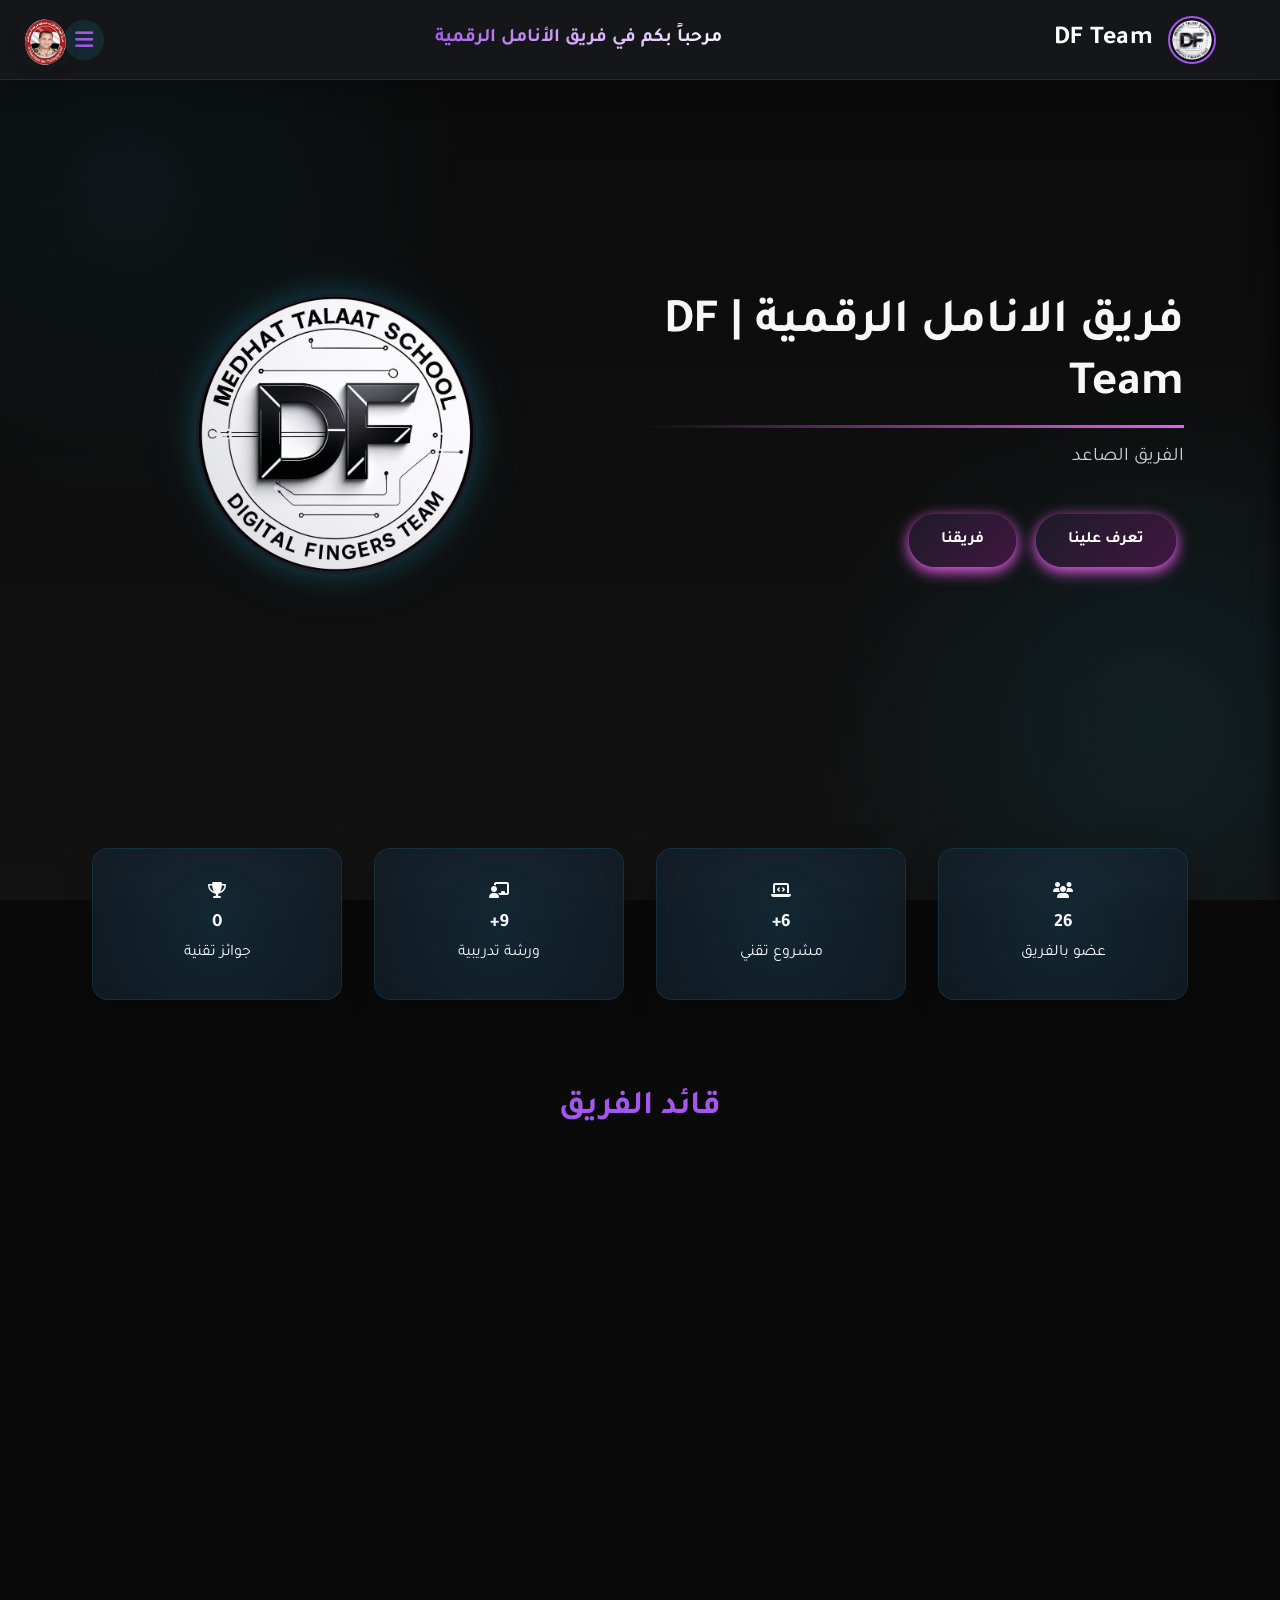
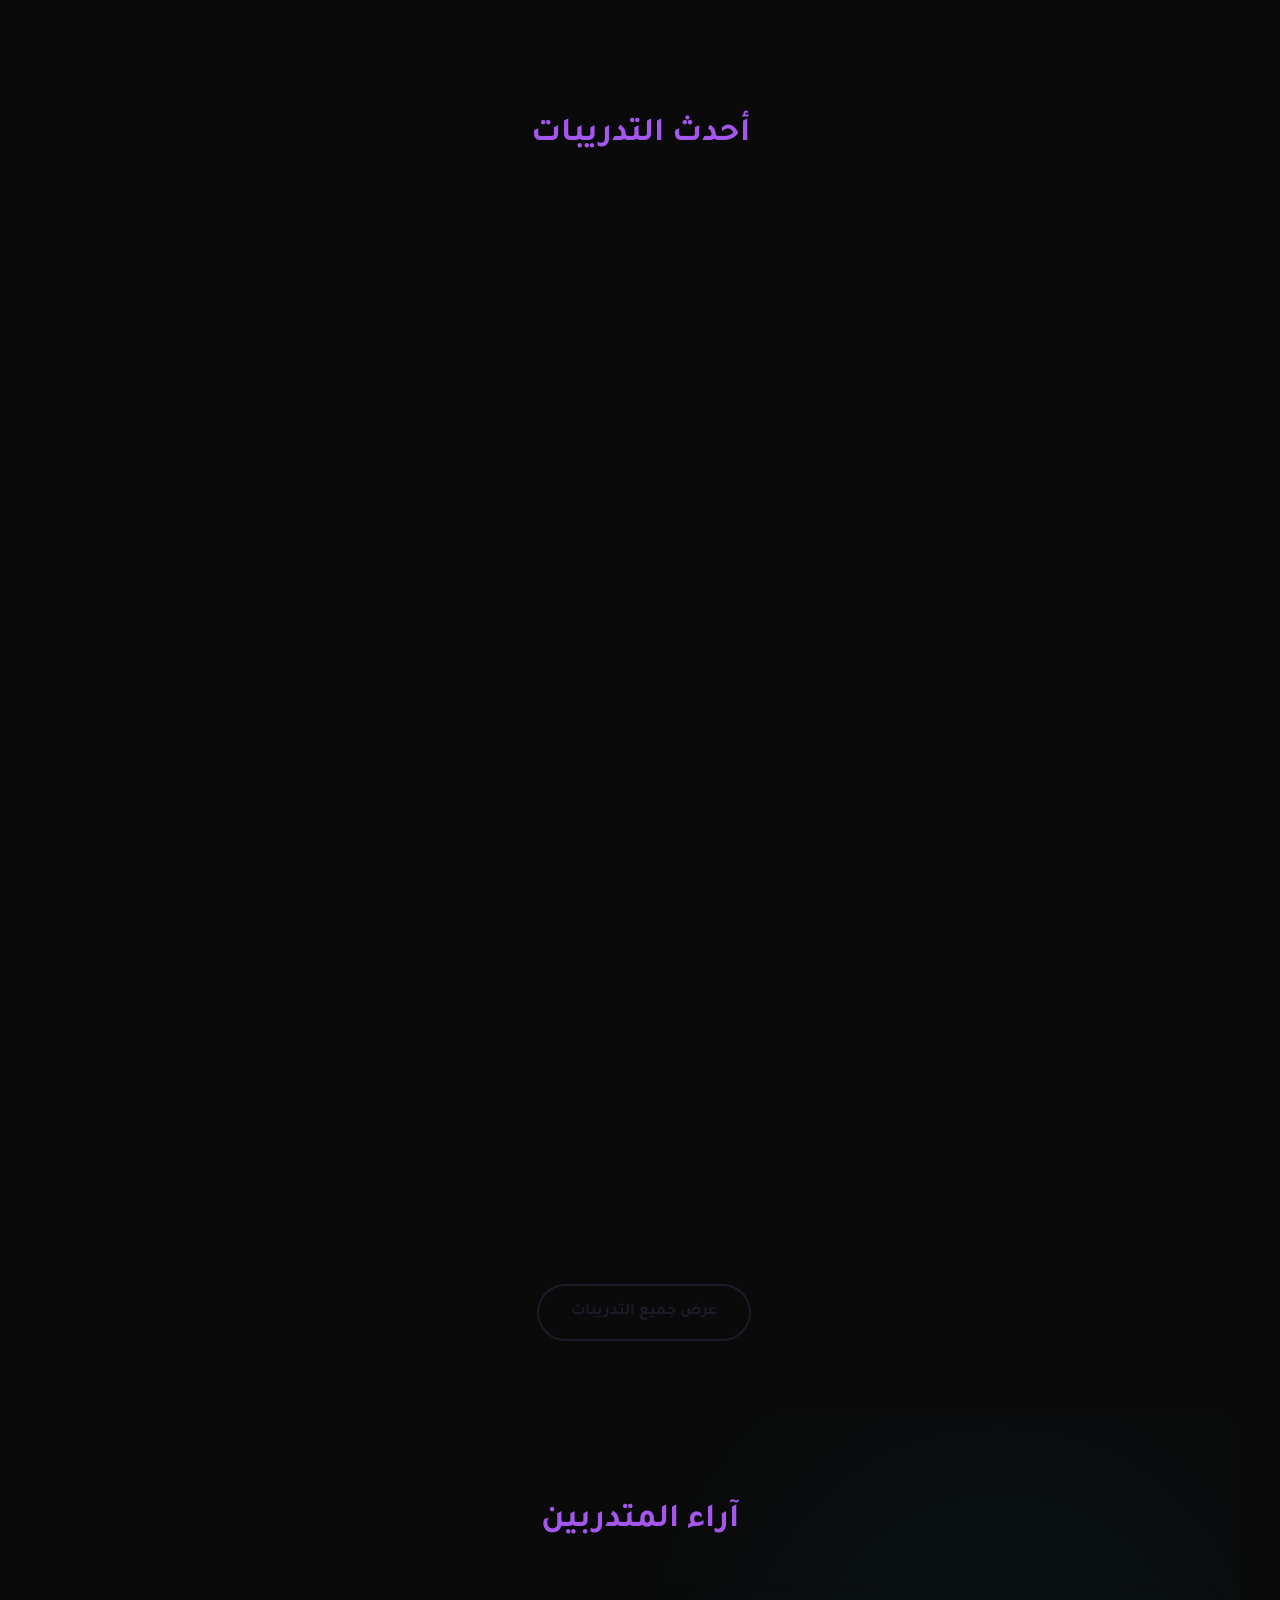
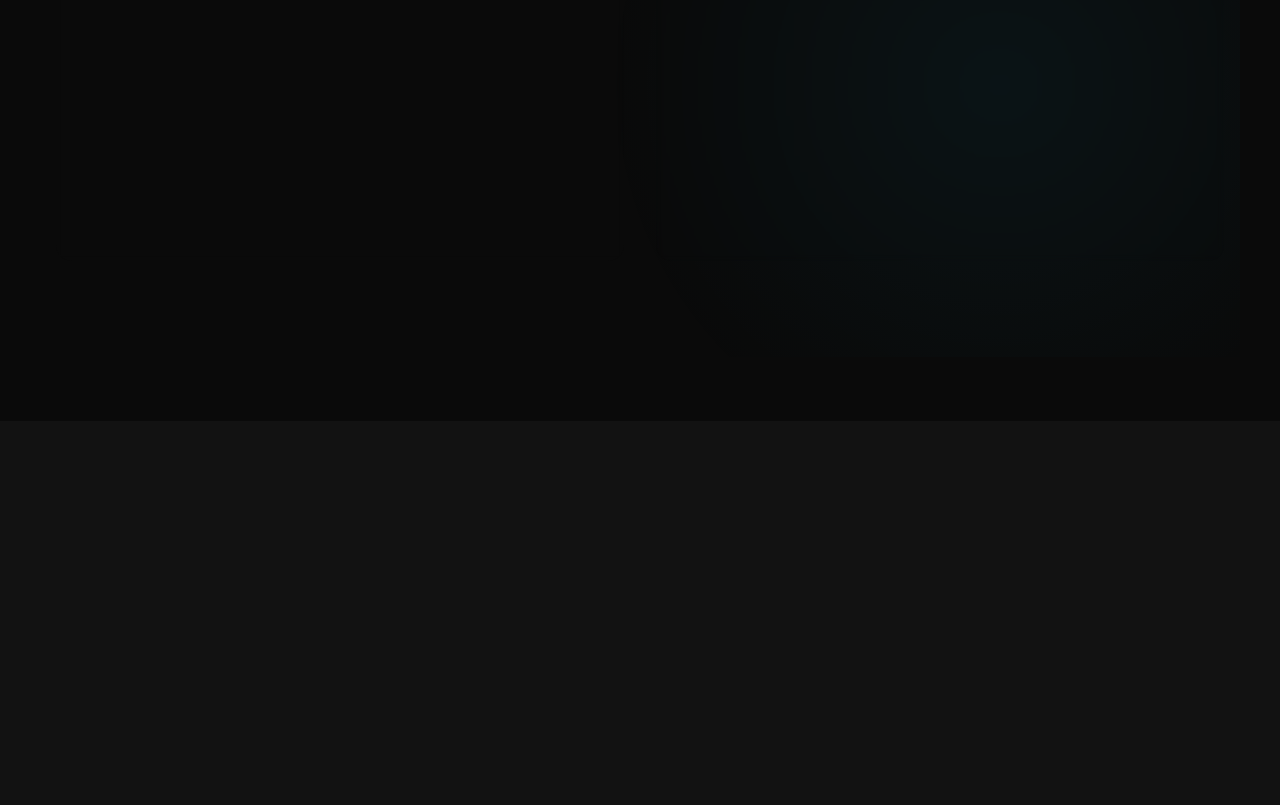
==== commit 905dec02: "deleted pages" ====
--- a/index.html
+++ b/index.html
@@ -33,7 +33,7 @@
       <a href="history.html"><i class="fas fa-clock-rotate-left"></i> تاريخ الفريق</a>
       <a href="members.html"><i class="fas fa-address-book"></i> الأعضاء</a>
       <a href="trainings.html"><i class="fas fa-chalkboard-teacher"></i> التدريبات</a>
-      <a href="news.html"><i class="fas fa-newspaper"></i> أخبار الفريق</a>
+      
       <a href="projects.html"><i class="fas fa-rocket"></i> المشاريع</a>
       <a href="announcements.html"><i class="fas fa-bell"></i> الإعلانات</a>
       <a href="events.html"><i class="fas fa-calendar-check"></i> الفعاليات</a>
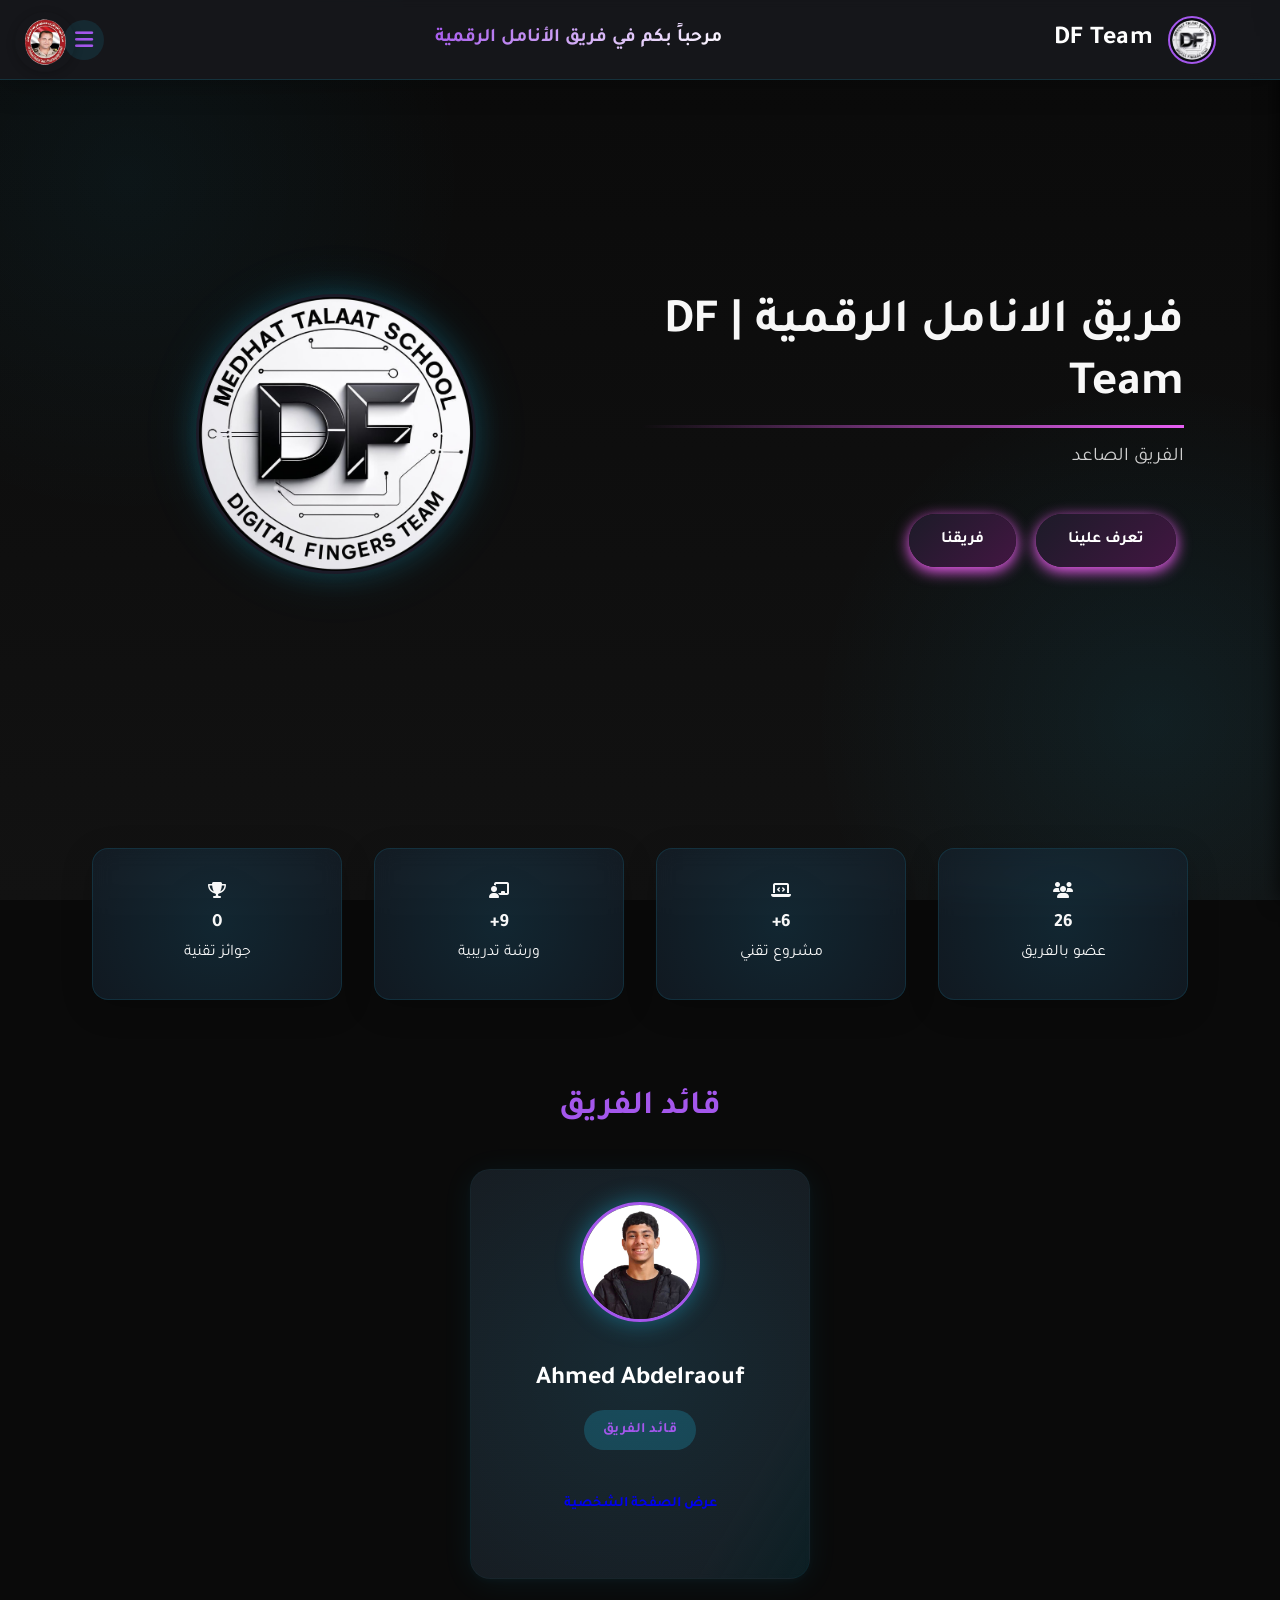
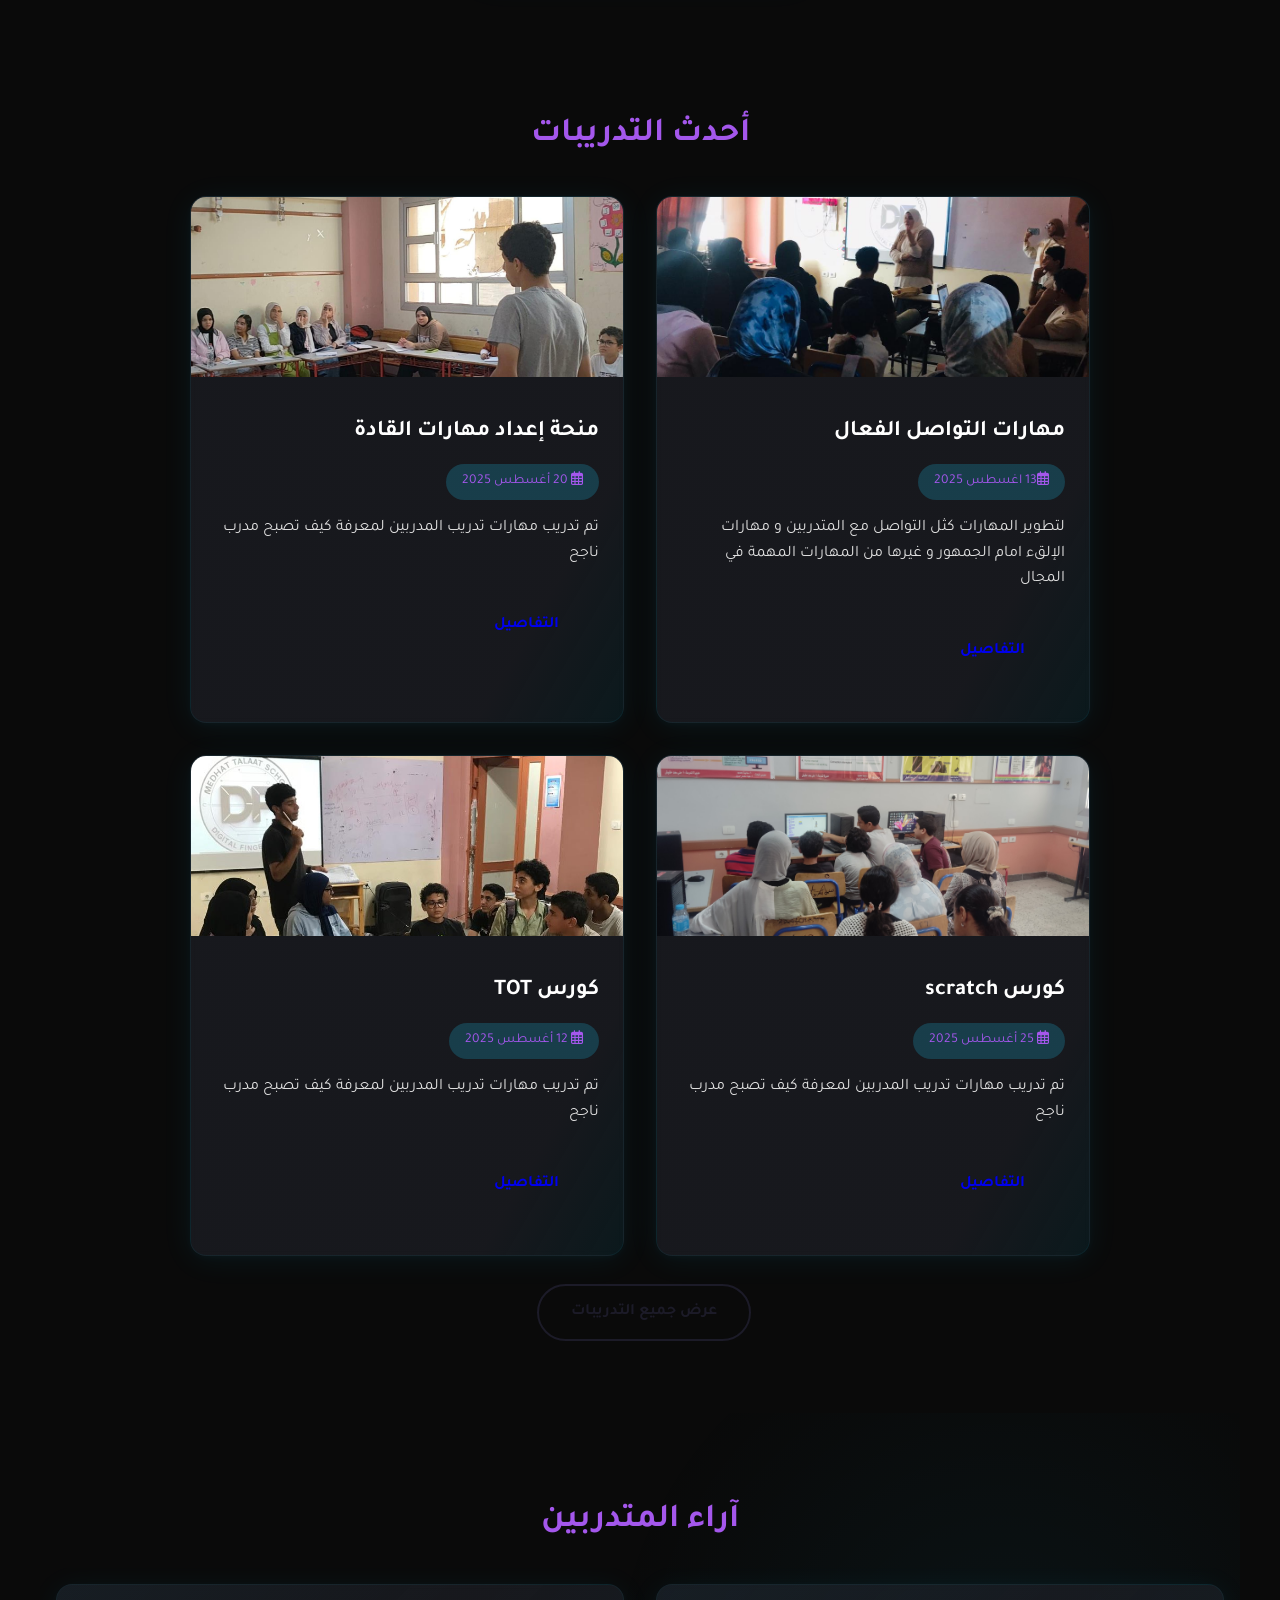
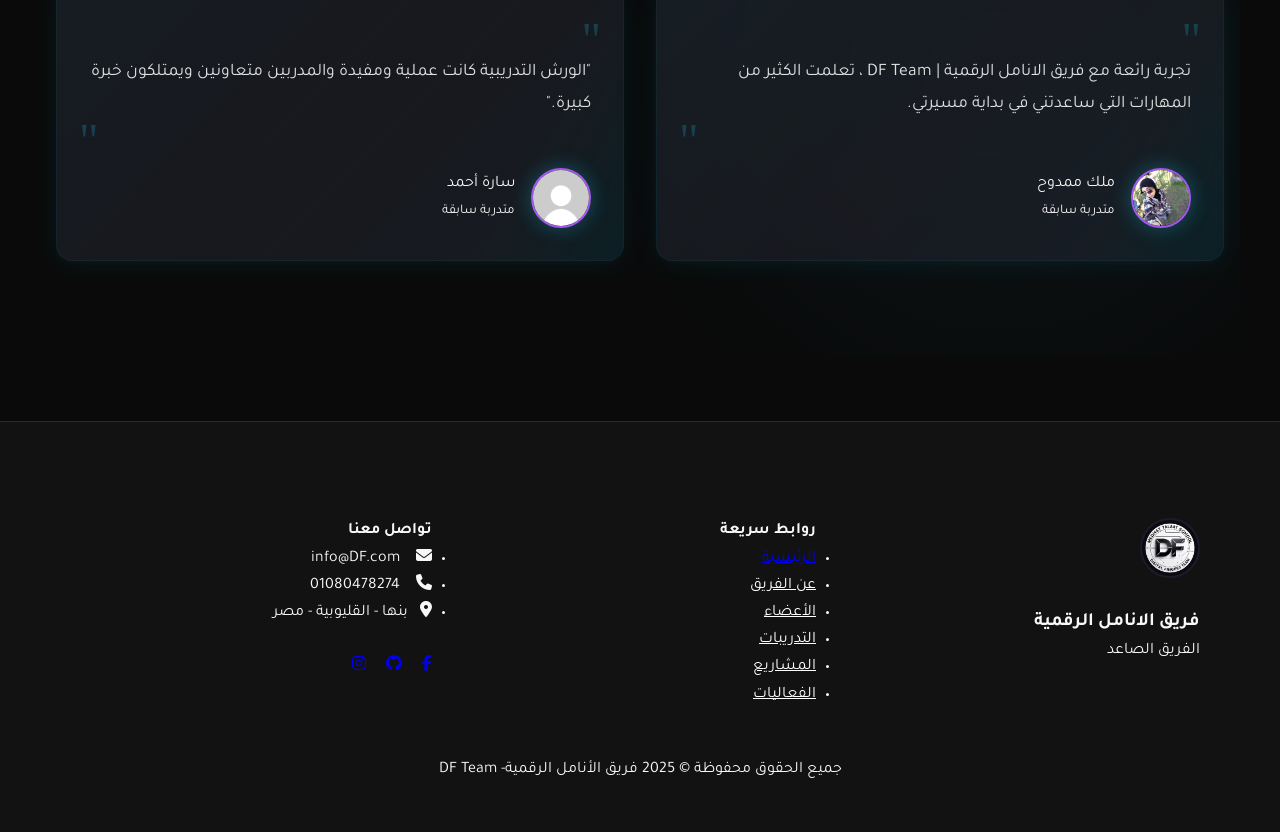
==== commit 7ba17fcc: "last update in yhis version" ====
--- a/index.html
+++ b/index.html
@@ -33,7 +33,7 @@
       <a href="history.html"><i class="fas fa-clock-rotate-left"></i> تاريخ الفريق</a>
       <a href="members.html"><i class="fas fa-address-book"></i> الأعضاء</a>
       <a href="trainings.html"><i class="fas fa-chalkboard-teacher"></i> التدريبات</a>
-      
+
       <a href="projects.html"><i class="fas fa-rocket"></i> المشاريع</a>
       <a href="announcements.html"><i class="fas fa-bell"></i> الإعلانات</a>
       <a href="events.html"><i class="fas fa-calendar-check"></i> الفعاليات</a>
@@ -210,6 +210,7 @@
           <li><a href="members.html" style="color: white;">الأعضاء</a></li>
           <li><a href="trainings.html" style="color: white;">التدريبات</a></li>
           <li><a href="projects.html" style="color: white;">المشاريع</a></li>
+          <li><a href="events.html" style="color: white;">الفعاليات</a></li>
         </ul>
       </div>
       <div class="footer-col">
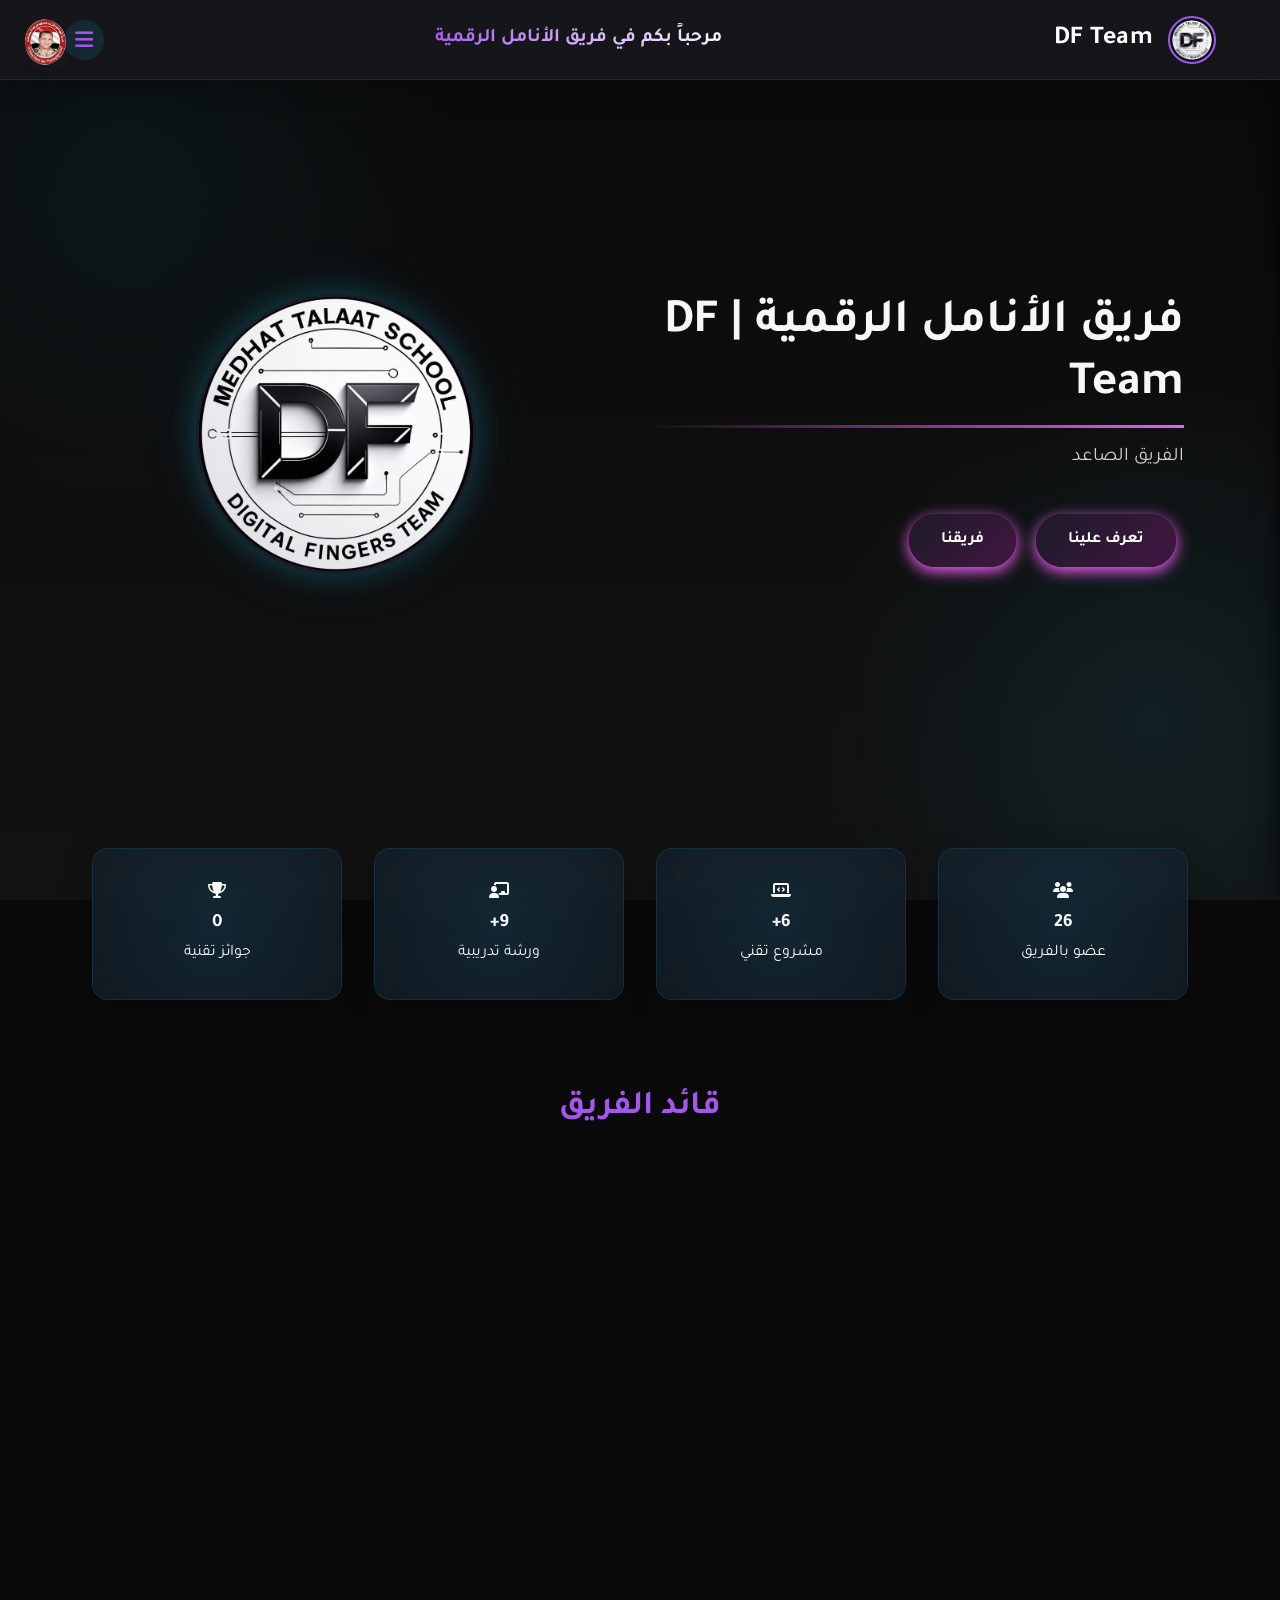
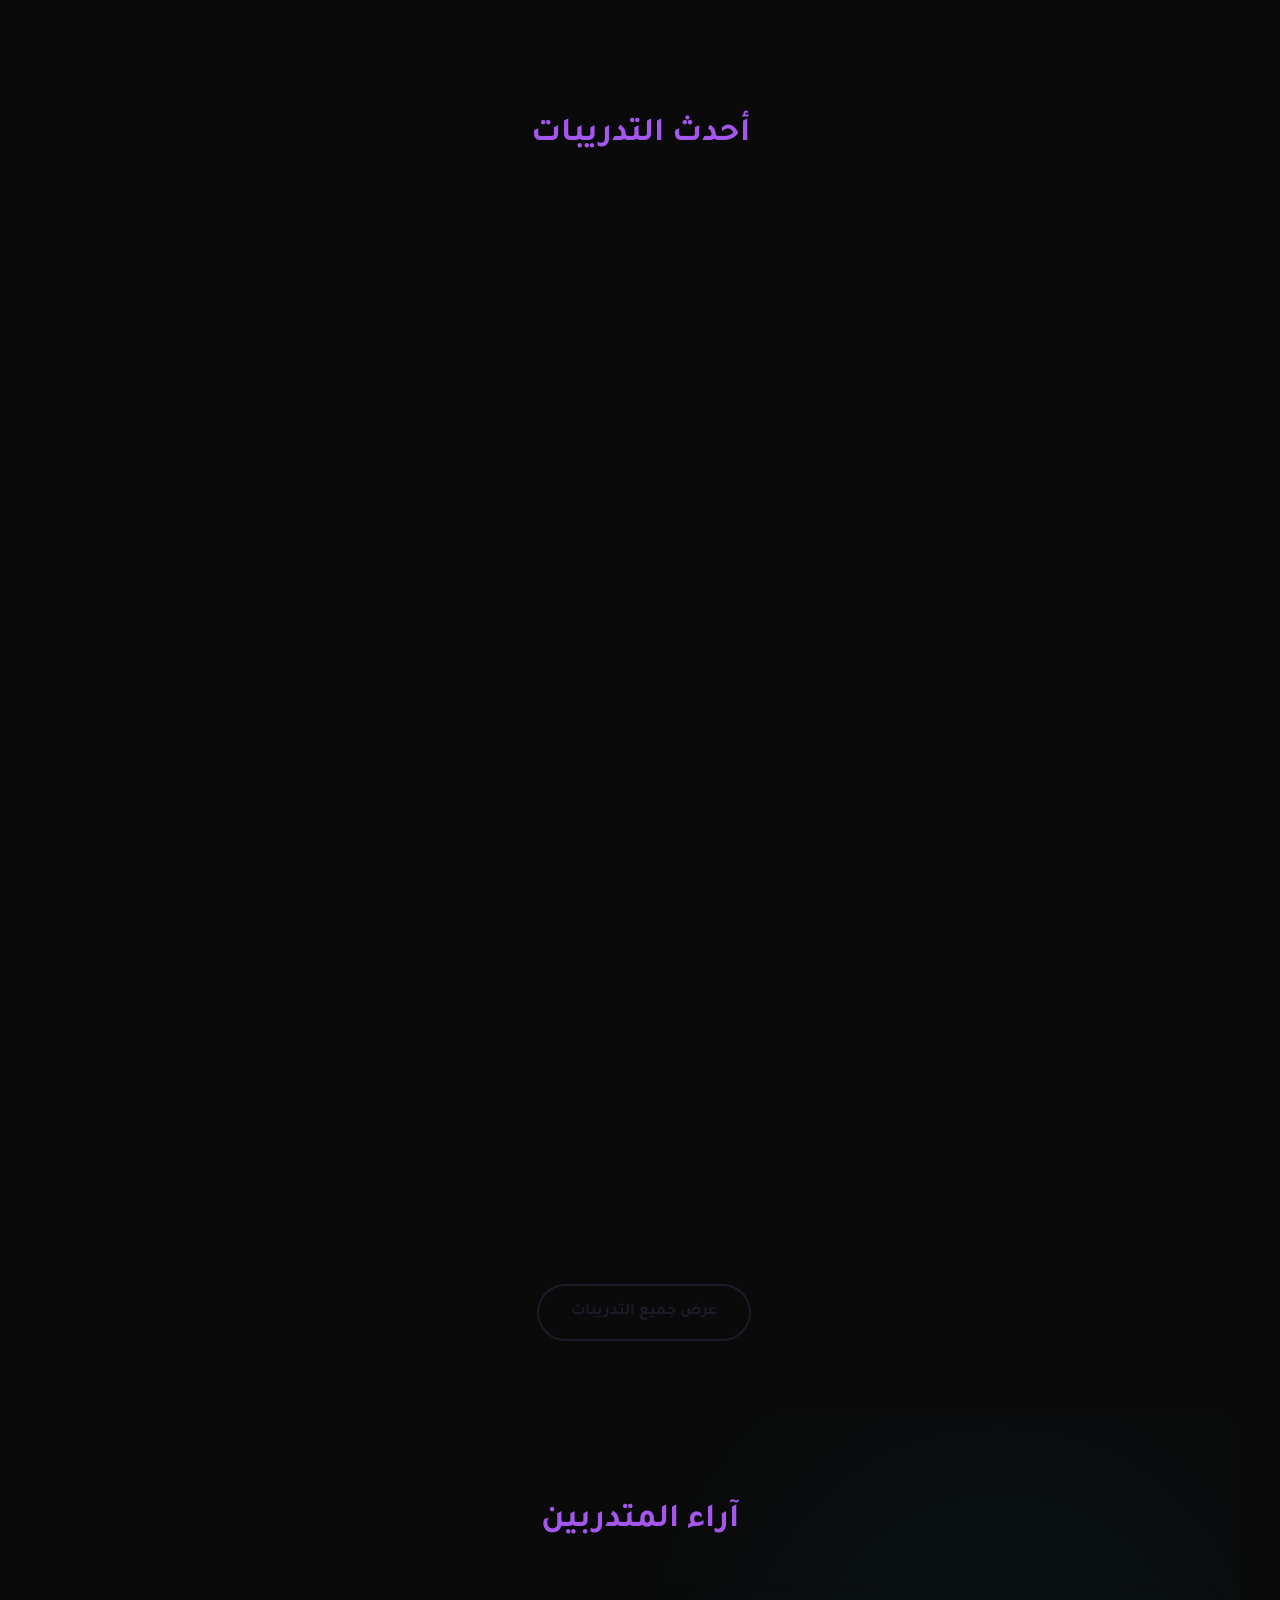
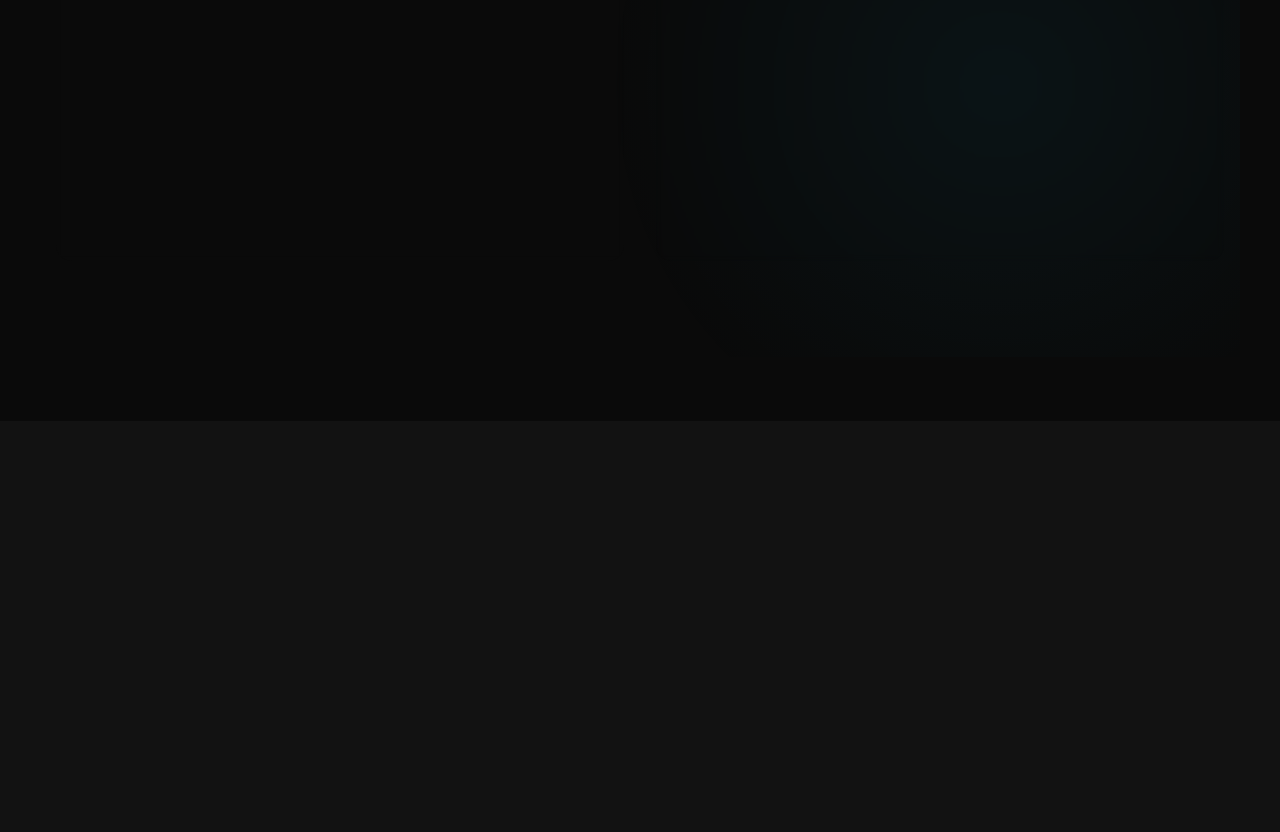
==== commit 00e5c641: "Update index.html" ====
--- a/index.html
+++ b/index.html
@@ -48,7 +48,7 @@
         <a href="#" target="_blank"><i class="fab fa-instagram"></i></a>
       </div>
       <div class="side-nav-copyright">
-        &copy; 2025 فريق الانامل الرقمية | DF Team
+        &copy; 2025 فريق الأنامل الرقمية | DF Team
       </div>
     </div>
   </aside>
@@ -71,7 +71,7 @@
   <!-- الرئيسية/الهيرو -->
   <section class="hero-section container">
     <div class="hero-content">
-      <h1 class="hero-title">فريق الانامل الرقمية | DF Team </h1>
+      <h1 class="hero-title">فريق الأنامل الرقمية | DF Team </h1>
       <div class="hero-underline"></div>
       <p class="hero-desc">الفريق الصاعد</p>
       <div class="hero-btns">
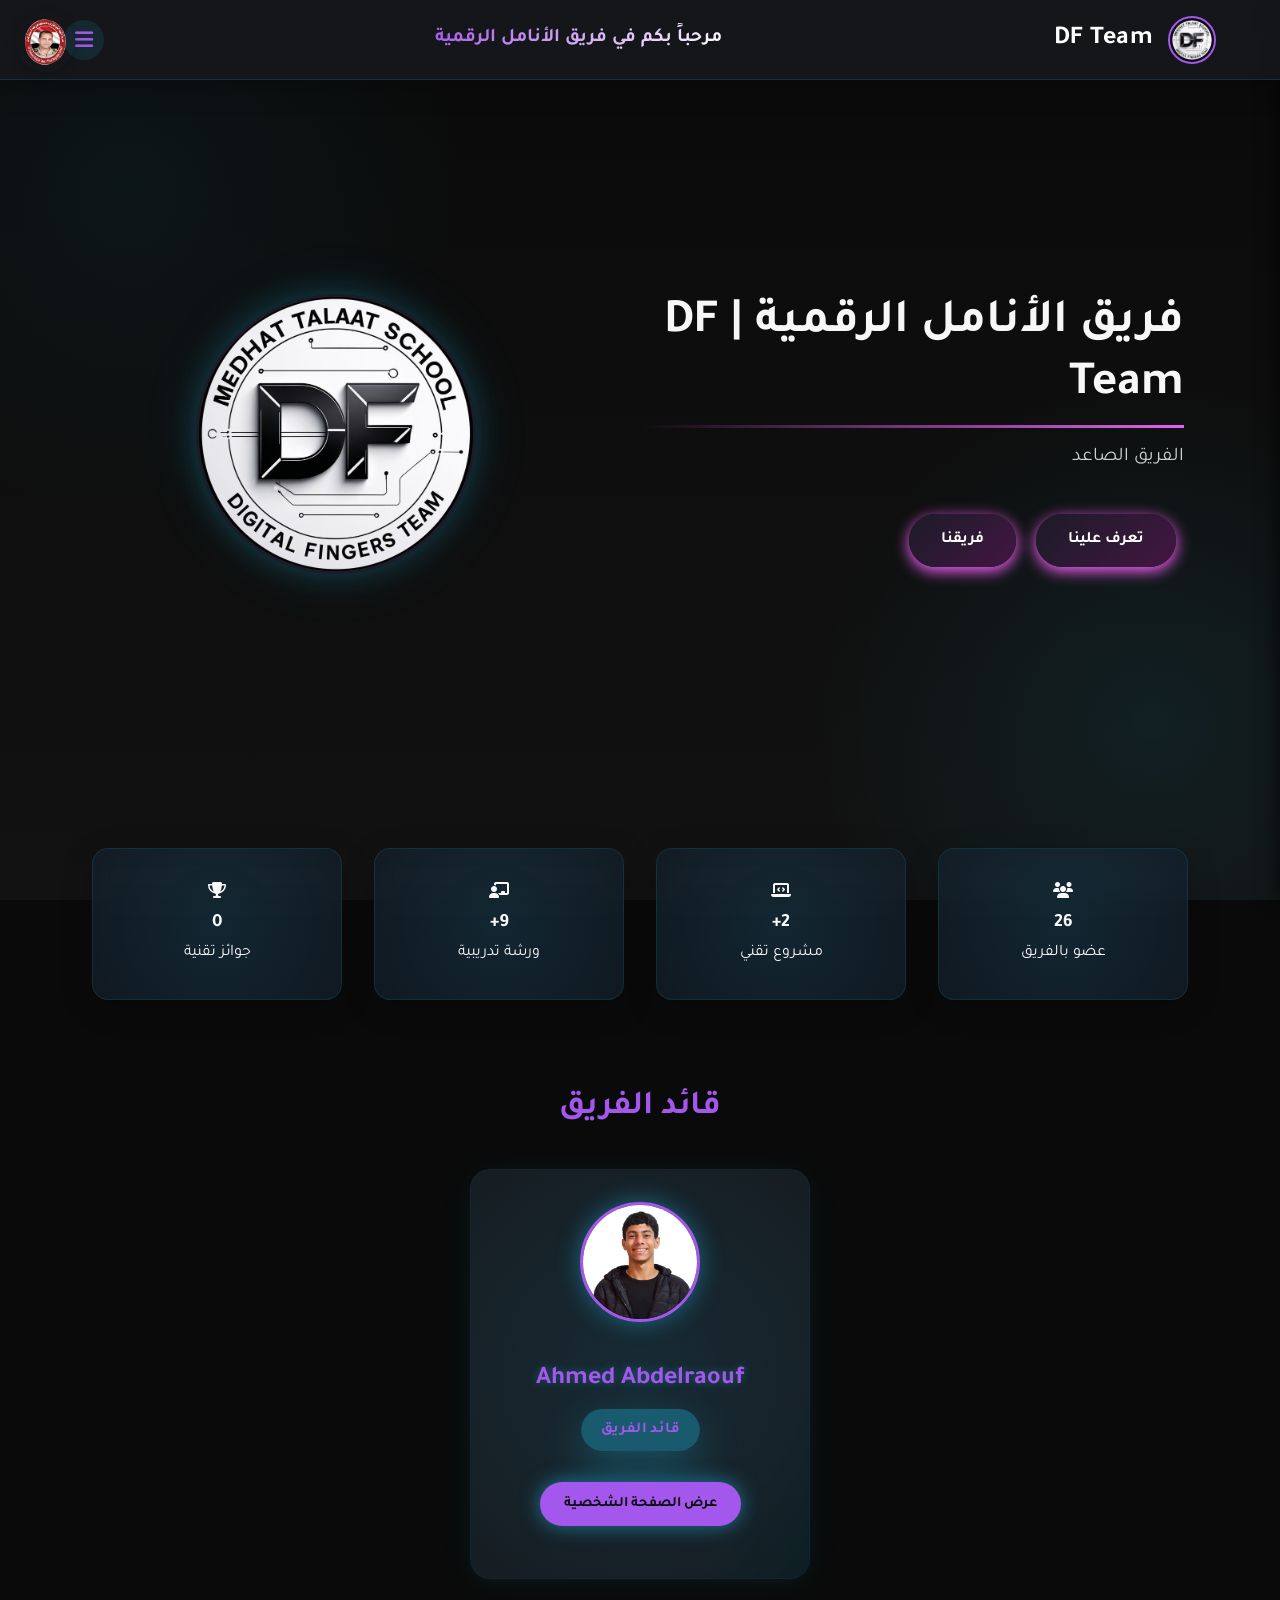
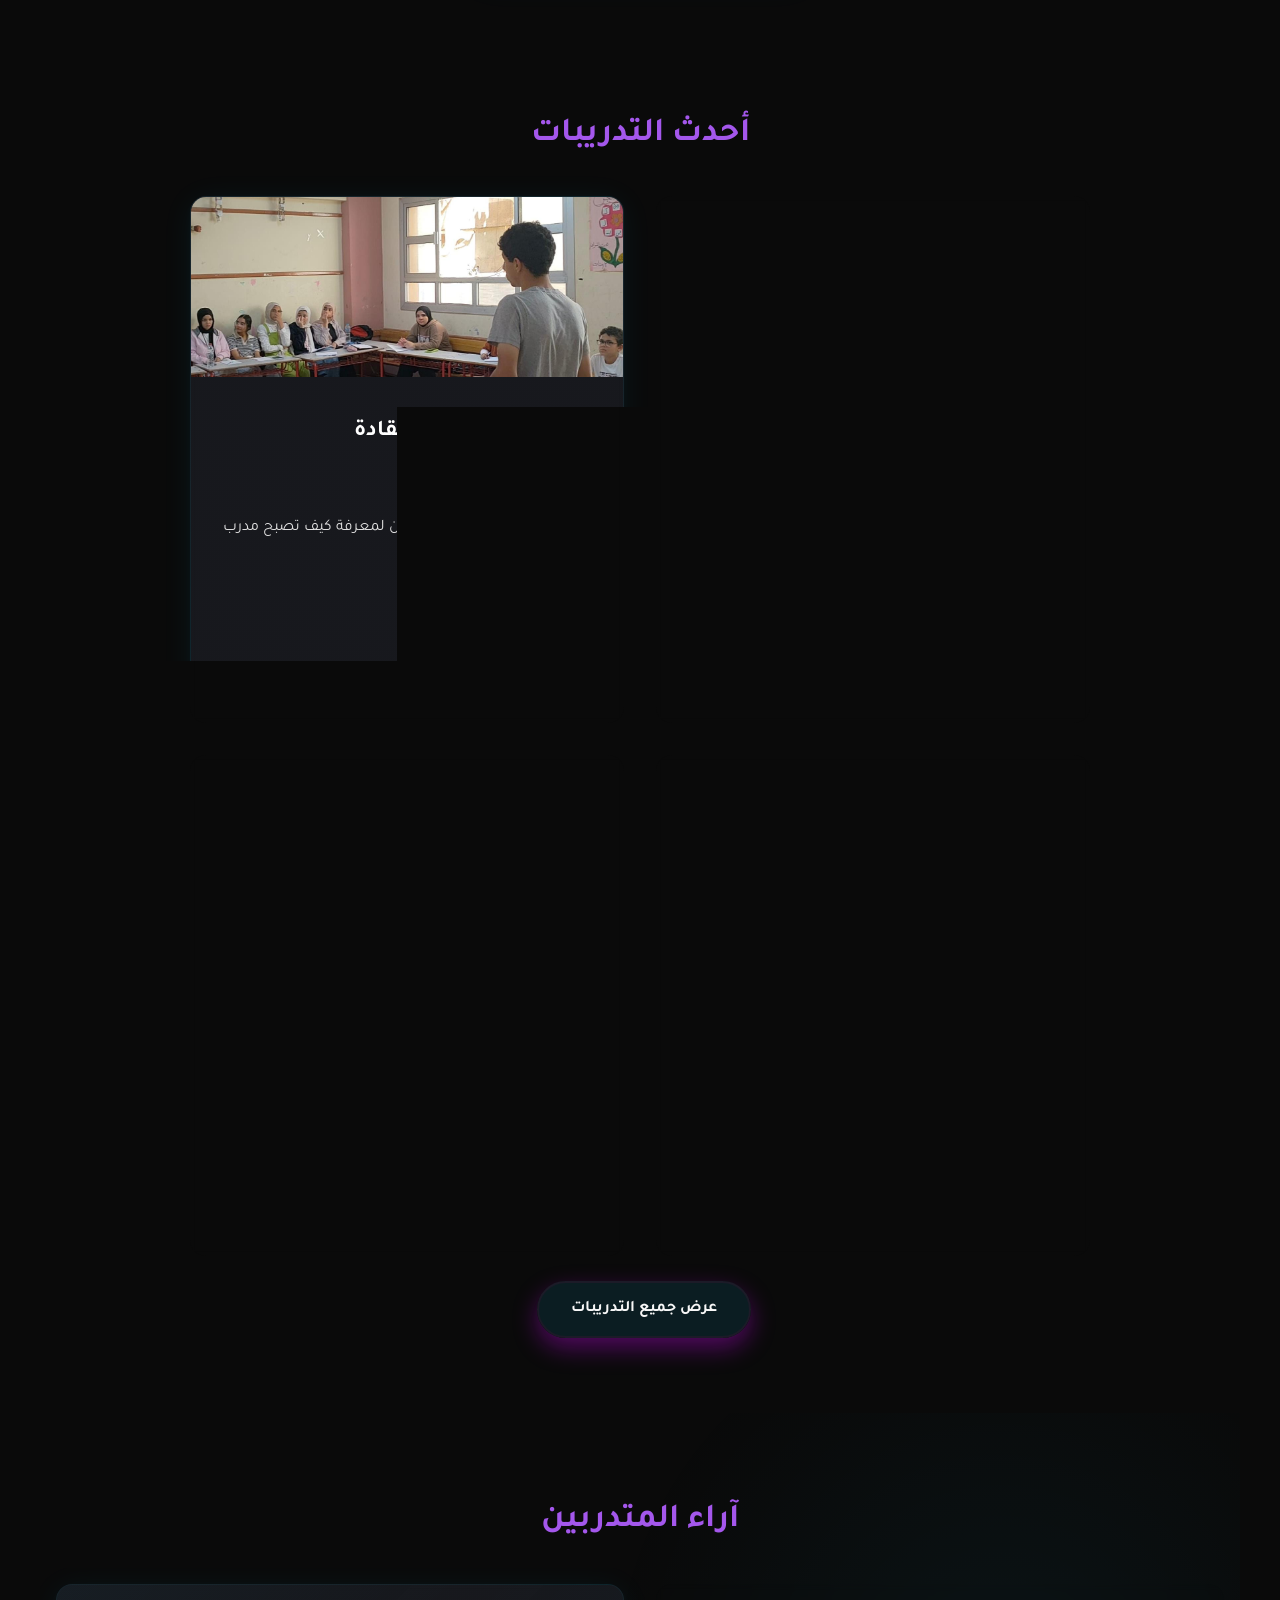
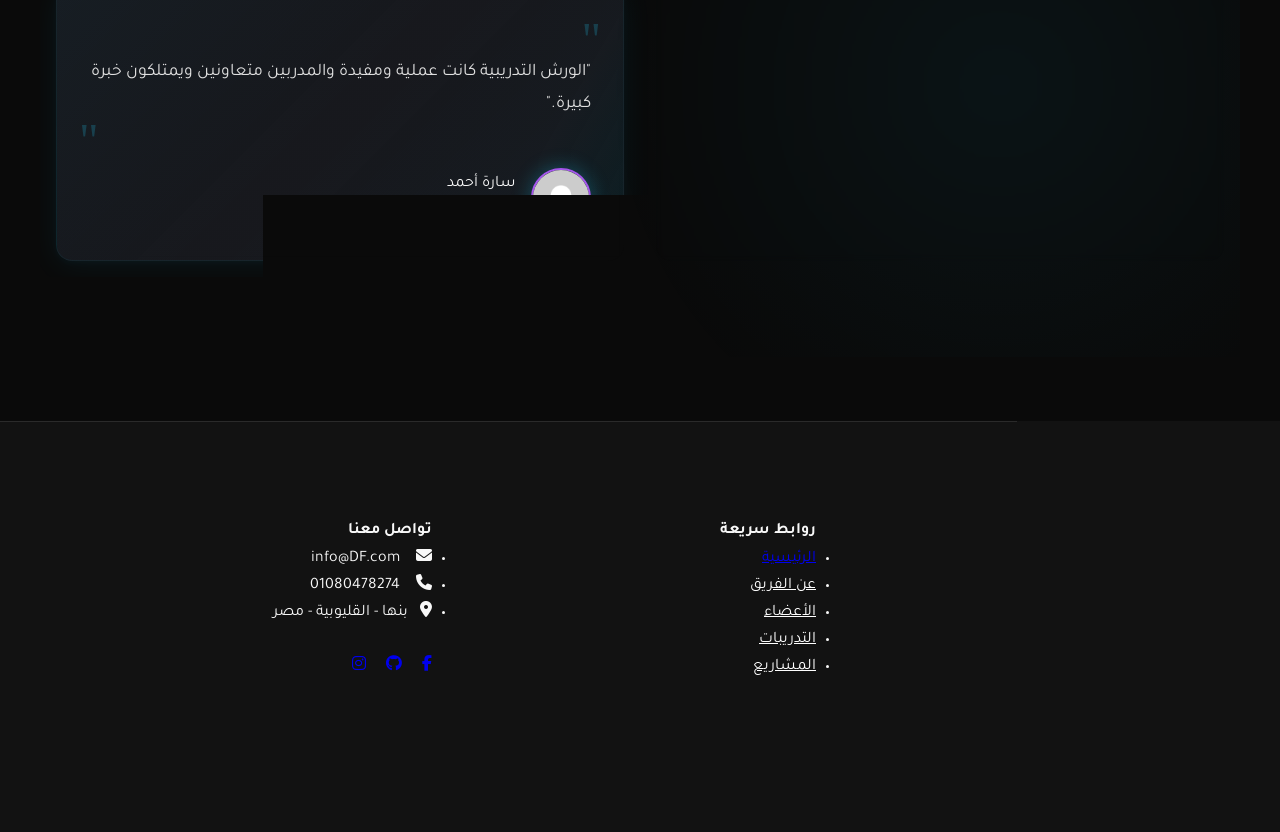
==== commit e2a4f53d: "last version update" ====
--- a/index.html
+++ b/index.html
@@ -93,7 +93,7 @@
     </div>
     <div class="stat-card">
       <i class="fas fa-laptop-code"></i>
-      <h3>6+</h3>
+      <h3>2+</h3>
       <p>مشروع تقني</p>
     </div>
     <div class="stat-card">
--- a/static/css/style.css
+++ b/static/css/style.css
@@ -665,21 +665,17 @@
   border: 2px solid var(--primary-color);
   color: var(--primary-color);
   background: transparent;
-}
-
-.btn:hover {
-  transform: translateY(-3px);
-  box-shadow: 0 10px 25px rgba(31, 208, 255, 0.4);
+  background: rgba(31, 208, 255, 0.1);
+  color: var(--text-light);
+    transform: translateY(-3px);
+  box-shadow: 0 10px 25px rgba(185, 7, 221, 0.4);
 }
 
 .btn-primary:hover {
     box-shadow: 0 4px 15px rgb(255, 244, 255);
 }
 
-.btn-outline:hover {
-  background: rgba(31, 208, 255, 0.1);
-  color: var(--text-light);
-}
+
 
 .btn-block {
   display: block;
@@ -857,20 +853,17 @@
   font-weight: 600;
   letter-spacing: 0.5px;
   transition: all 0.3s ease;
-}
-
-.leader-card:hover {
   transform: translateY(-8px);
   box-shadow: 0 15px 40px rgba(31, 208, 255, 0.25);
   border-color: rgba(31, 208, 255, 0.4);
 }
 
-.leader-card:hover .leader-info h3 {
+.leader-card .leader-info h3 {
   color: var(--primary);
   text-shadow: 0 0 10px rgba(31, 208, 255, 0.3);
 }
 
-.leader-card:hover .leader-role {
+.leader-card .leader-role {
   background: rgba(31, 208, 255, 0.3);
   transform: scale(1.05);
 }
@@ -881,13 +874,12 @@
   position: relative;
   z-index: 2;
   transition: all 0.3s ease;
-}
-
-.leader-card:hover .btn {
-  background: var(--primary);
+    background: var(--primary);
   color: var(--dark-1);
   box-shadow: 0 0 20px rgba(31, 208, 255, 0.5);
 }
+
+
 
 /* ===== SERVICES SECTION ===== */
 .services-section {
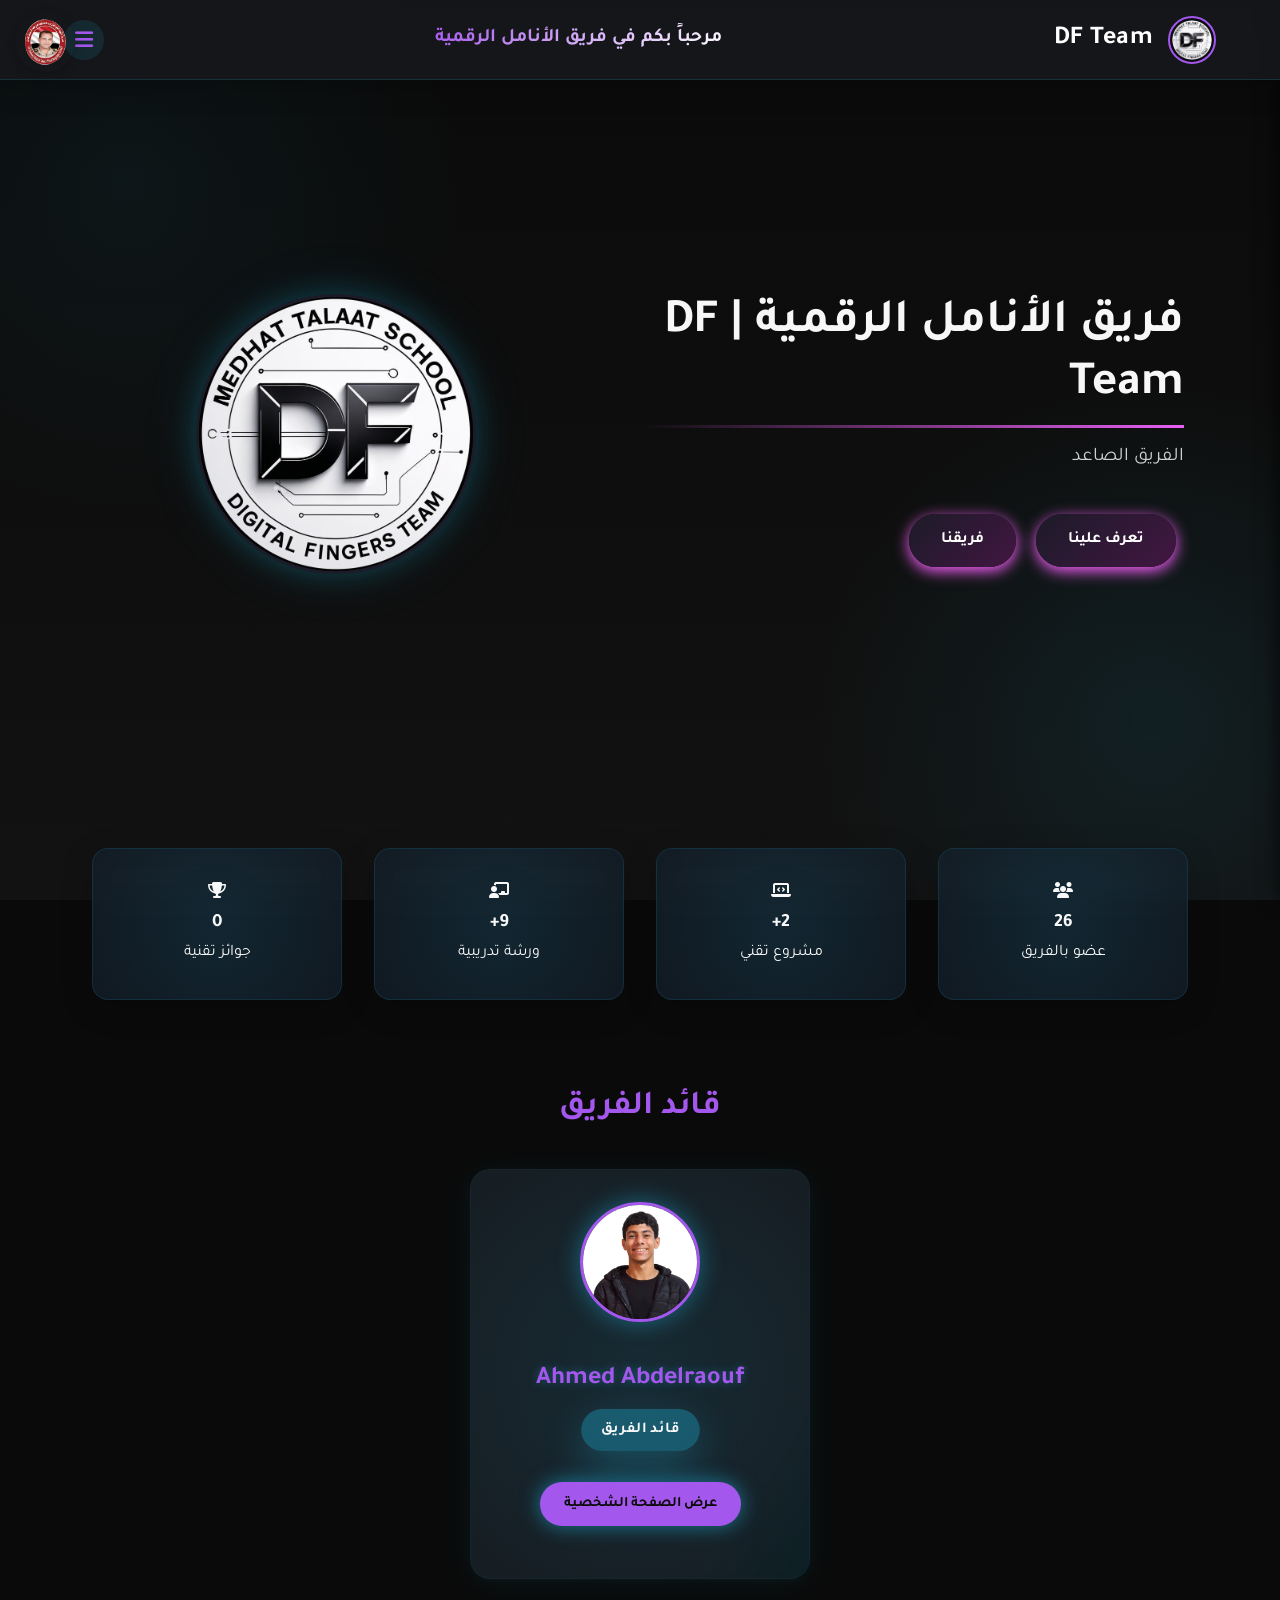
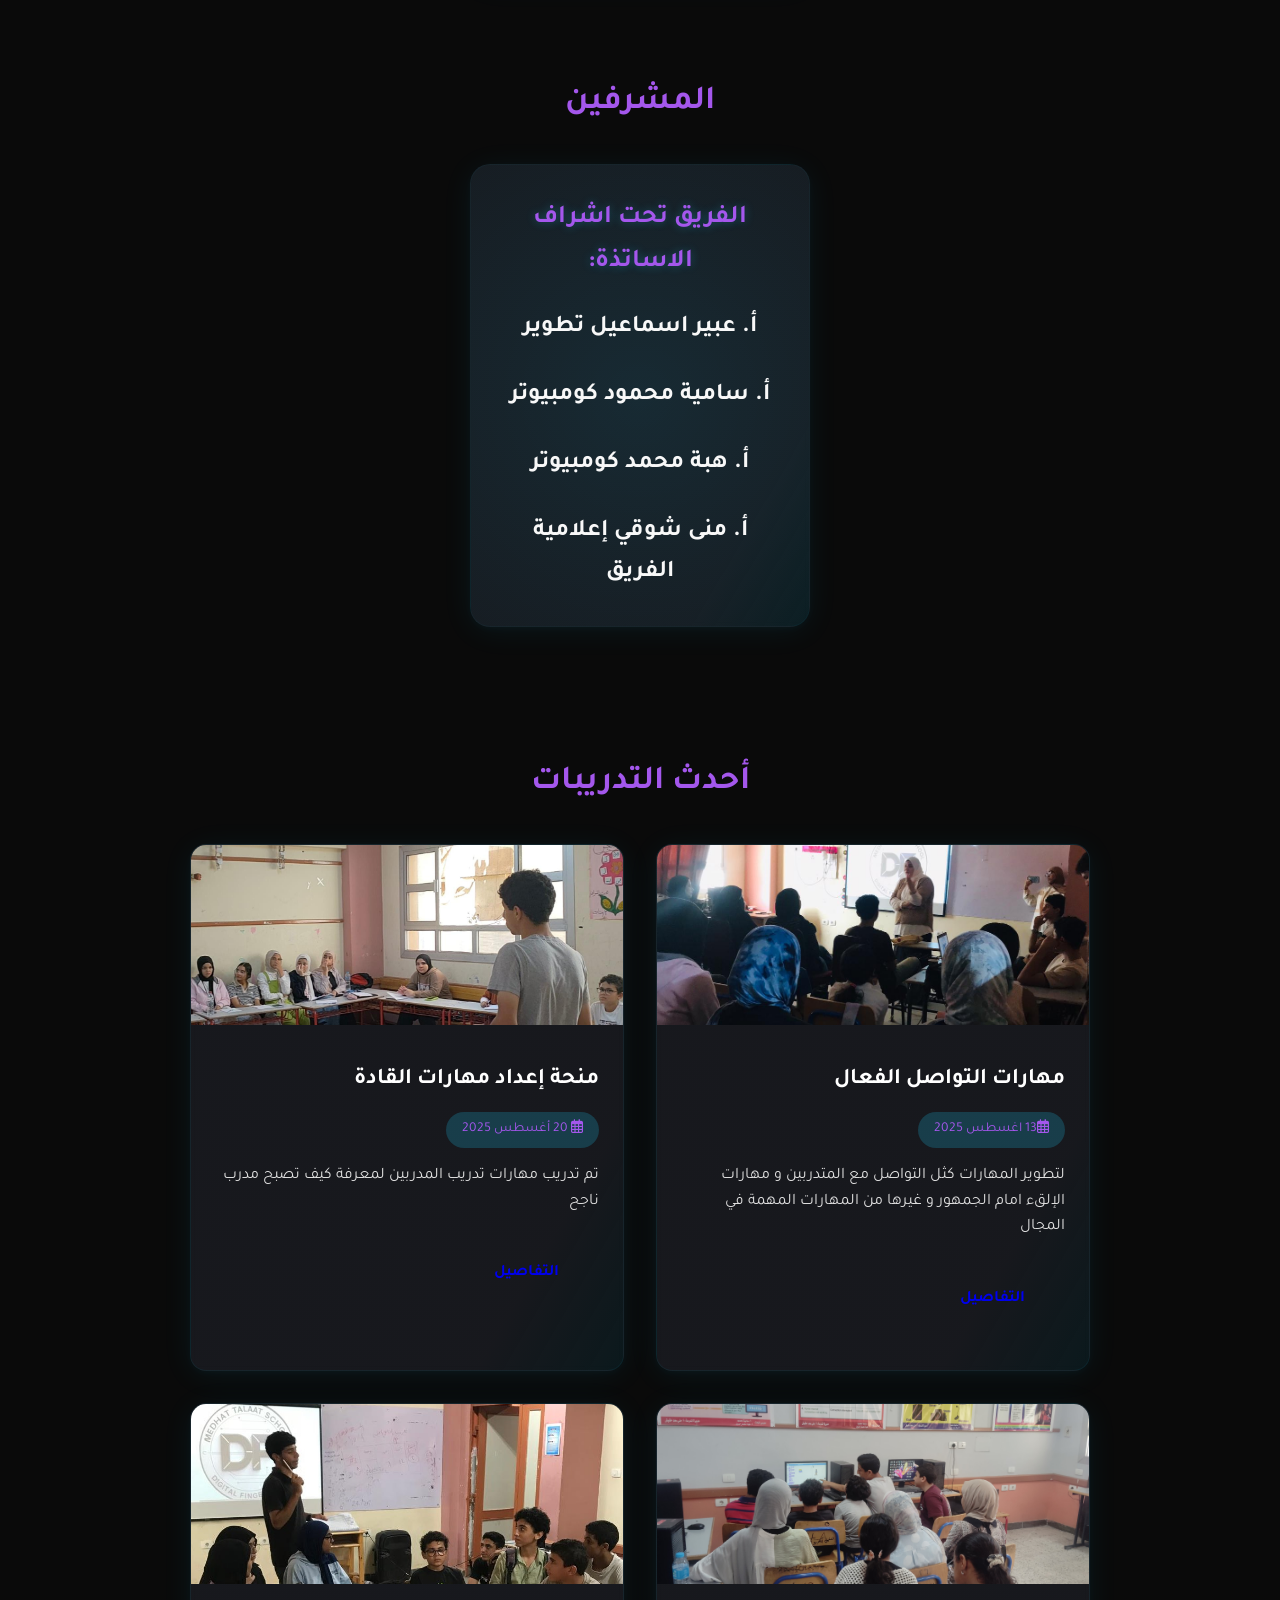
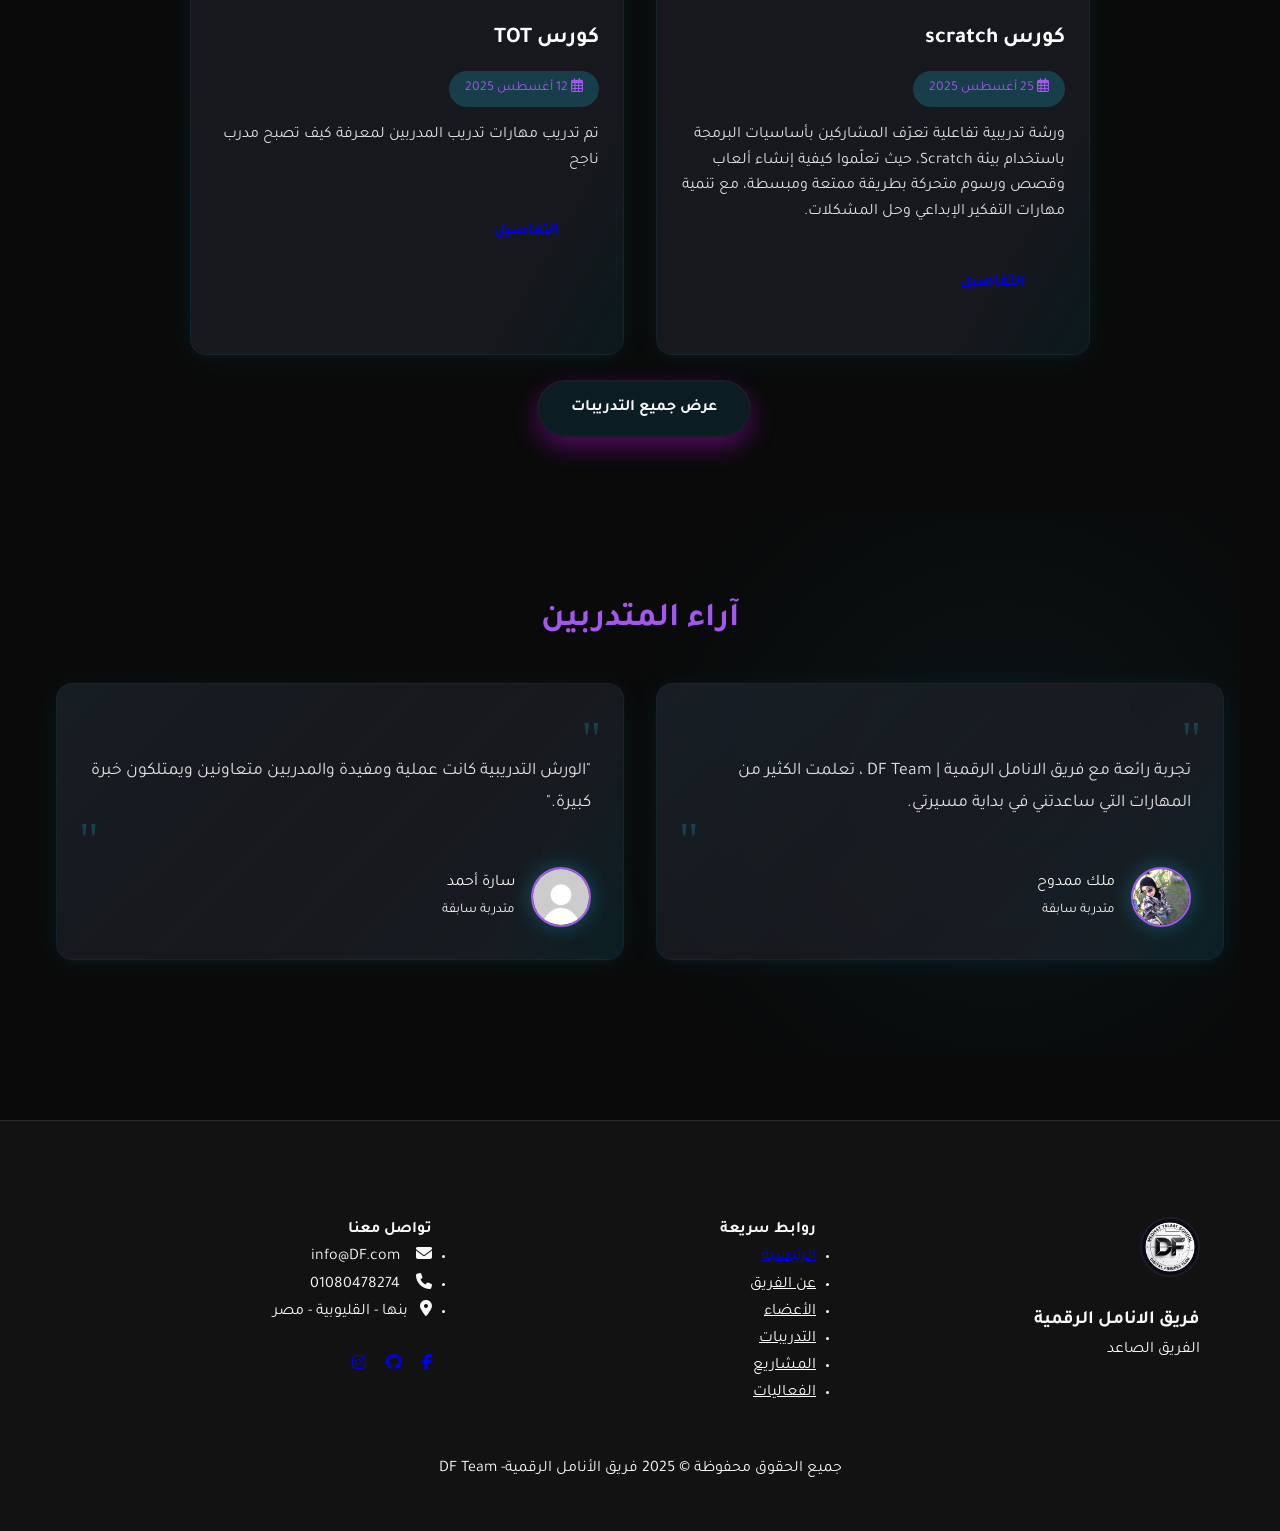
==== commit 0a75f67c: "update" ====
--- a/index.html
+++ b/index.html
@@ -107,20 +107,35 @@
       <p>جوائز تقنية</p>
     </div>
   </section>
-
-  <!-- قائد الفريق -->
-  <section class="leader-section container">
-    <h2 class="section-title">قائد الفريق</h2>
-    <div class="leader-card glass" tabindex="0">
-      <img src="image/ahmed.jpg" alt="قائد الفريق" class="leader-img">
-      <div class="leader-info">
-        <h3>Ahmed Abdelraouf</h3>
-        <span class="leader-role">قائد الفريق</span>
-      </div>
-      <a href="member-details.html?id=0" class="btn btn-sm">عرض الصفحة الشخصية</a>
-    </div>
-  </section>
-
+  <div>
+    <!-- قائد الفريق -->
+    <section class="leader-section container">
+      <h2 class="section-title">قائد الفريق</h2>
+      <div class="leader-card glass" tabindex="0">
+        <img src="image/ahmed.jpg" alt="قائد الفريق" class="leader-img">
+        <div class="leader-info">
+          <h3>Ahmed Abdelraouf</h3>
+          <span class="leader-role">قائد الفريق</span>
+        </div>
+        <a href="member-details.html?id=0" class="btn btn-sm">عرض الصفحة الشخصية</a>
+      </div>
+    </section>
+    <section class="leader-section container">
+      <h2 class="section-title">المشرفين</h2>
+      <div class="leader-card glass" tabindex="0">
+        <div class="leader-info">
+          <h3>الفريق تحت اشراف الاساتذة:</h3>
+        </div>
+        <h2> أ. عبير اسماعيل تطوير</h2><br>
+        <h2>أ. سامية محمود كومبيوتر</h2><br>
+        <h2>أ. هبة محمد كومبيوتر</h2><br>
+        <h2>أ. منى شوقي إعلامية الفريق</h2>
+      </div>
+  </div>
+
+  </div>
+  </section>
+  </div>
   <!-- أحدث التدريبات -->
   <section class="trainings-section container">
     <h2 class="section-title">أحدث التدريبات</h2>
@@ -150,7 +165,7 @@
         <div class="training-info">
           <h3>كورس scratch</h3>
           <span class="training-date"><i class="far fa-calendar-alt"></i> 25 أغسطس 2025</span>
-          <p> تم تدريب مهارات تدريب المدربين لمعرفة كيف تصبح مدرب ناجح</p>
+<p>ورشة تدريبية تفاعلية تعرّف المشاركين بأساسيات البرمجة باستخدام بيئة Scratch، حيث تعلّموا كيفية إنشاء ألعاب وقصص ورسوم متحركة بطريقة ممتعة ومبسطة، مع تنمية مهارات التفكير الإبداعي وحل المشكلات.</p>
           <a href="trainings.html" class="btn btn-xs">التفاصيل</a>
         </div>
       </div>
--- a/static/css/style.css
+++ b/static/css/style.css
@@ -846,7 +846,6 @@
 .leader-role {
   display: inline-block;
   background: rgba(31, 208, 255, 0.2);
-  color: var(--primary);
   padding: 0.5rem 1.2rem;
   border-radius: 20px;
   font-size: 0.9rem;
